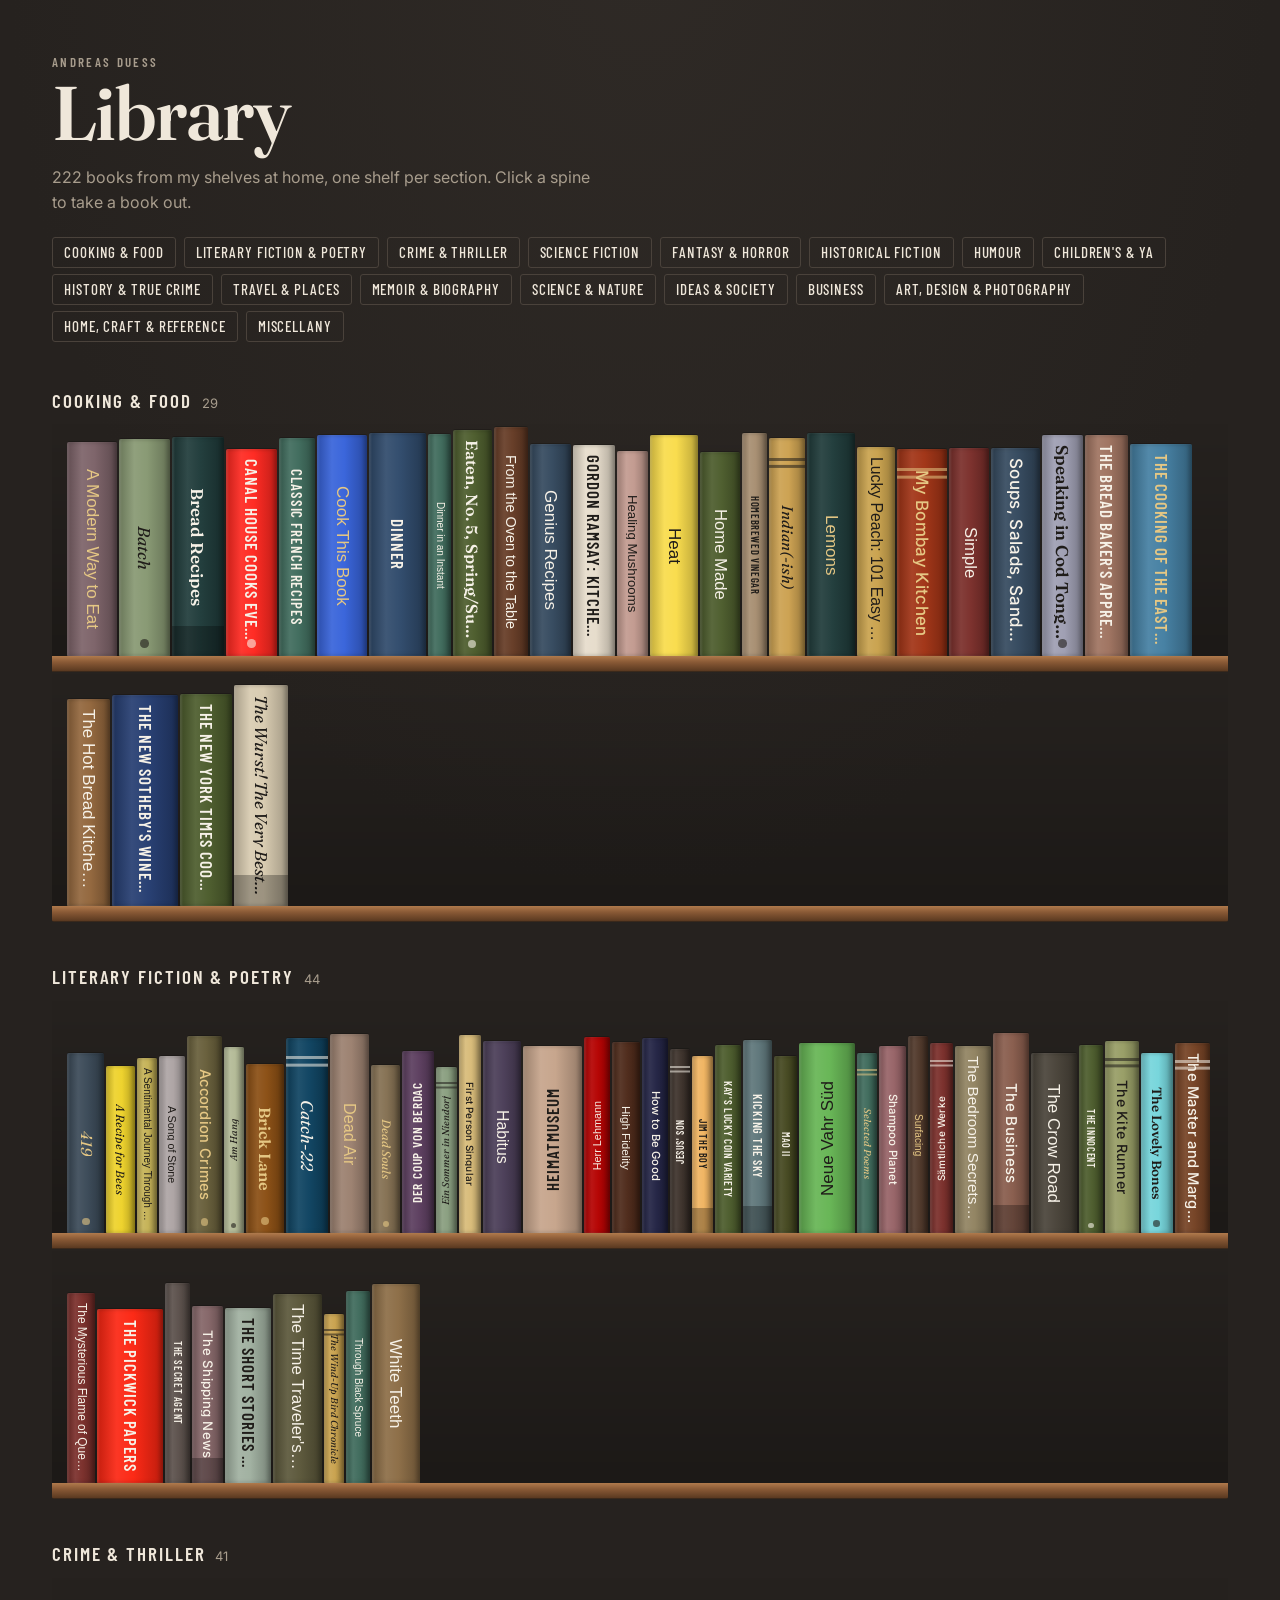
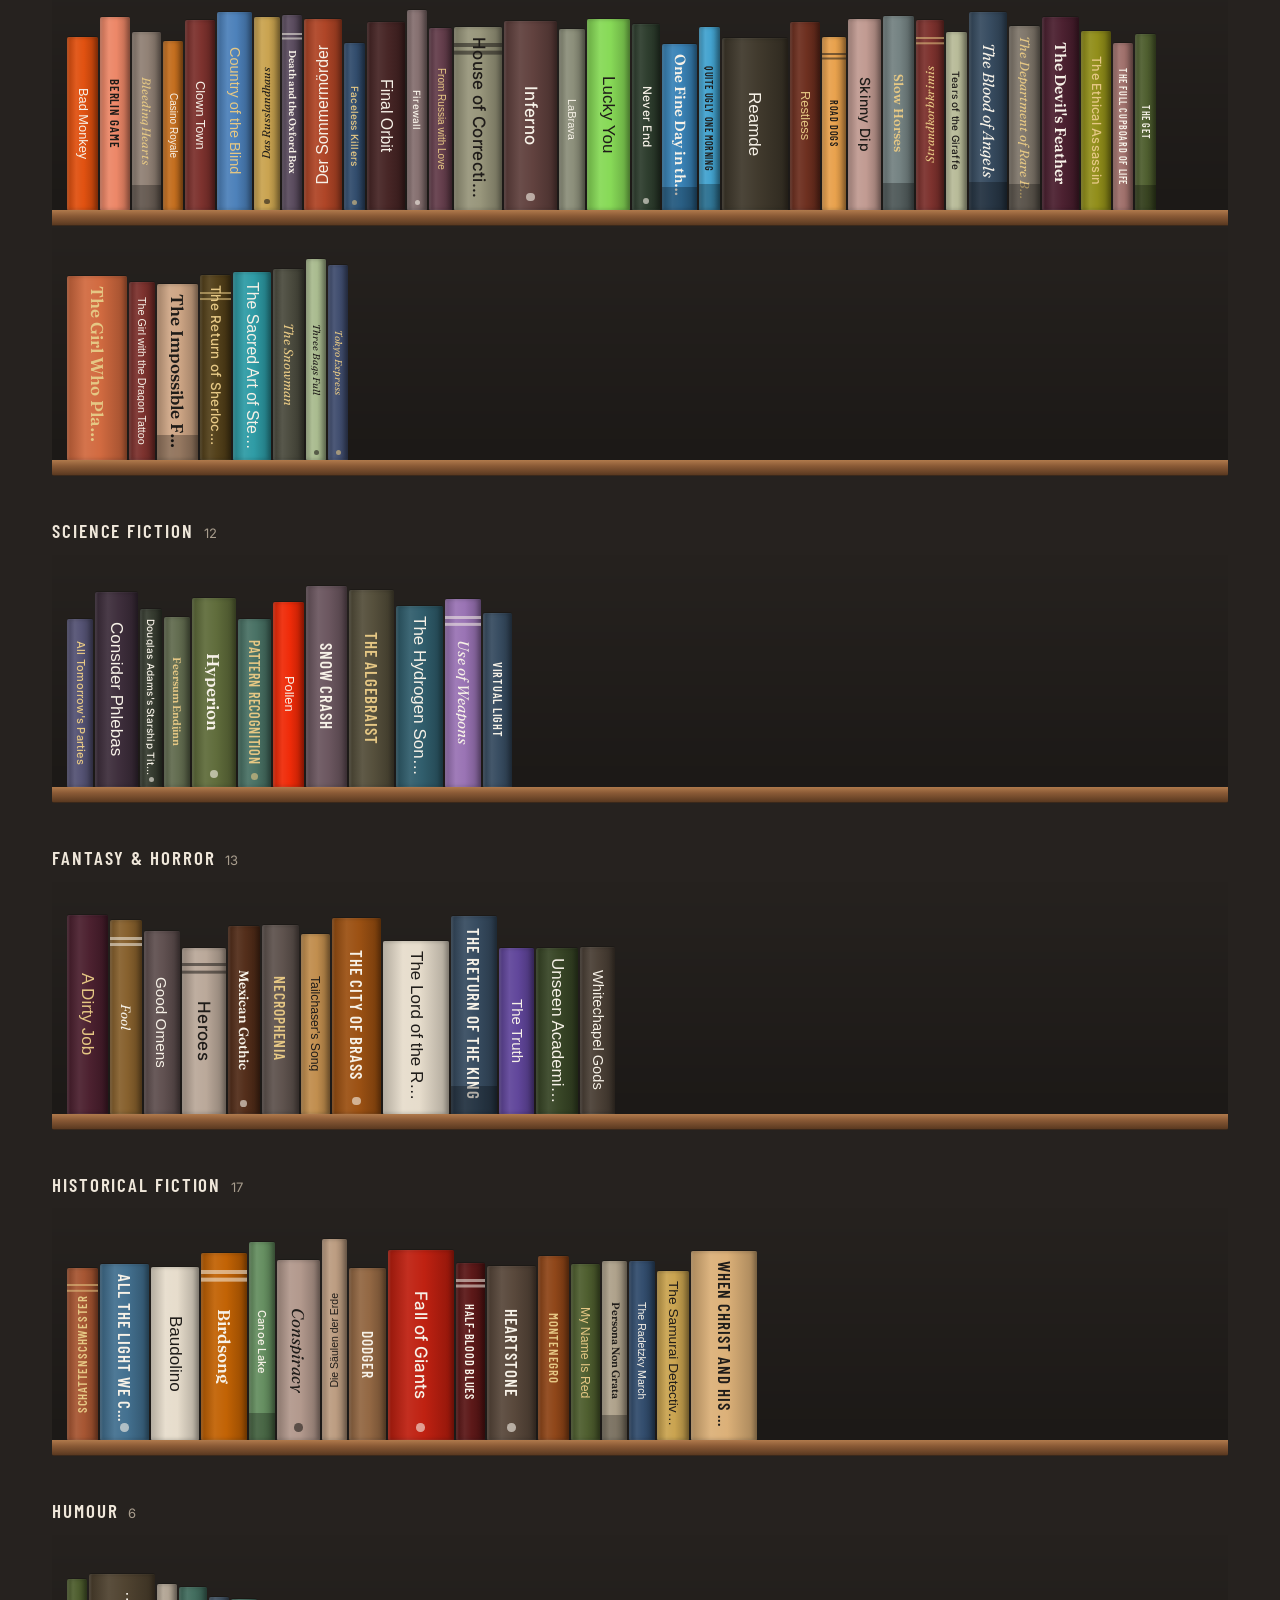
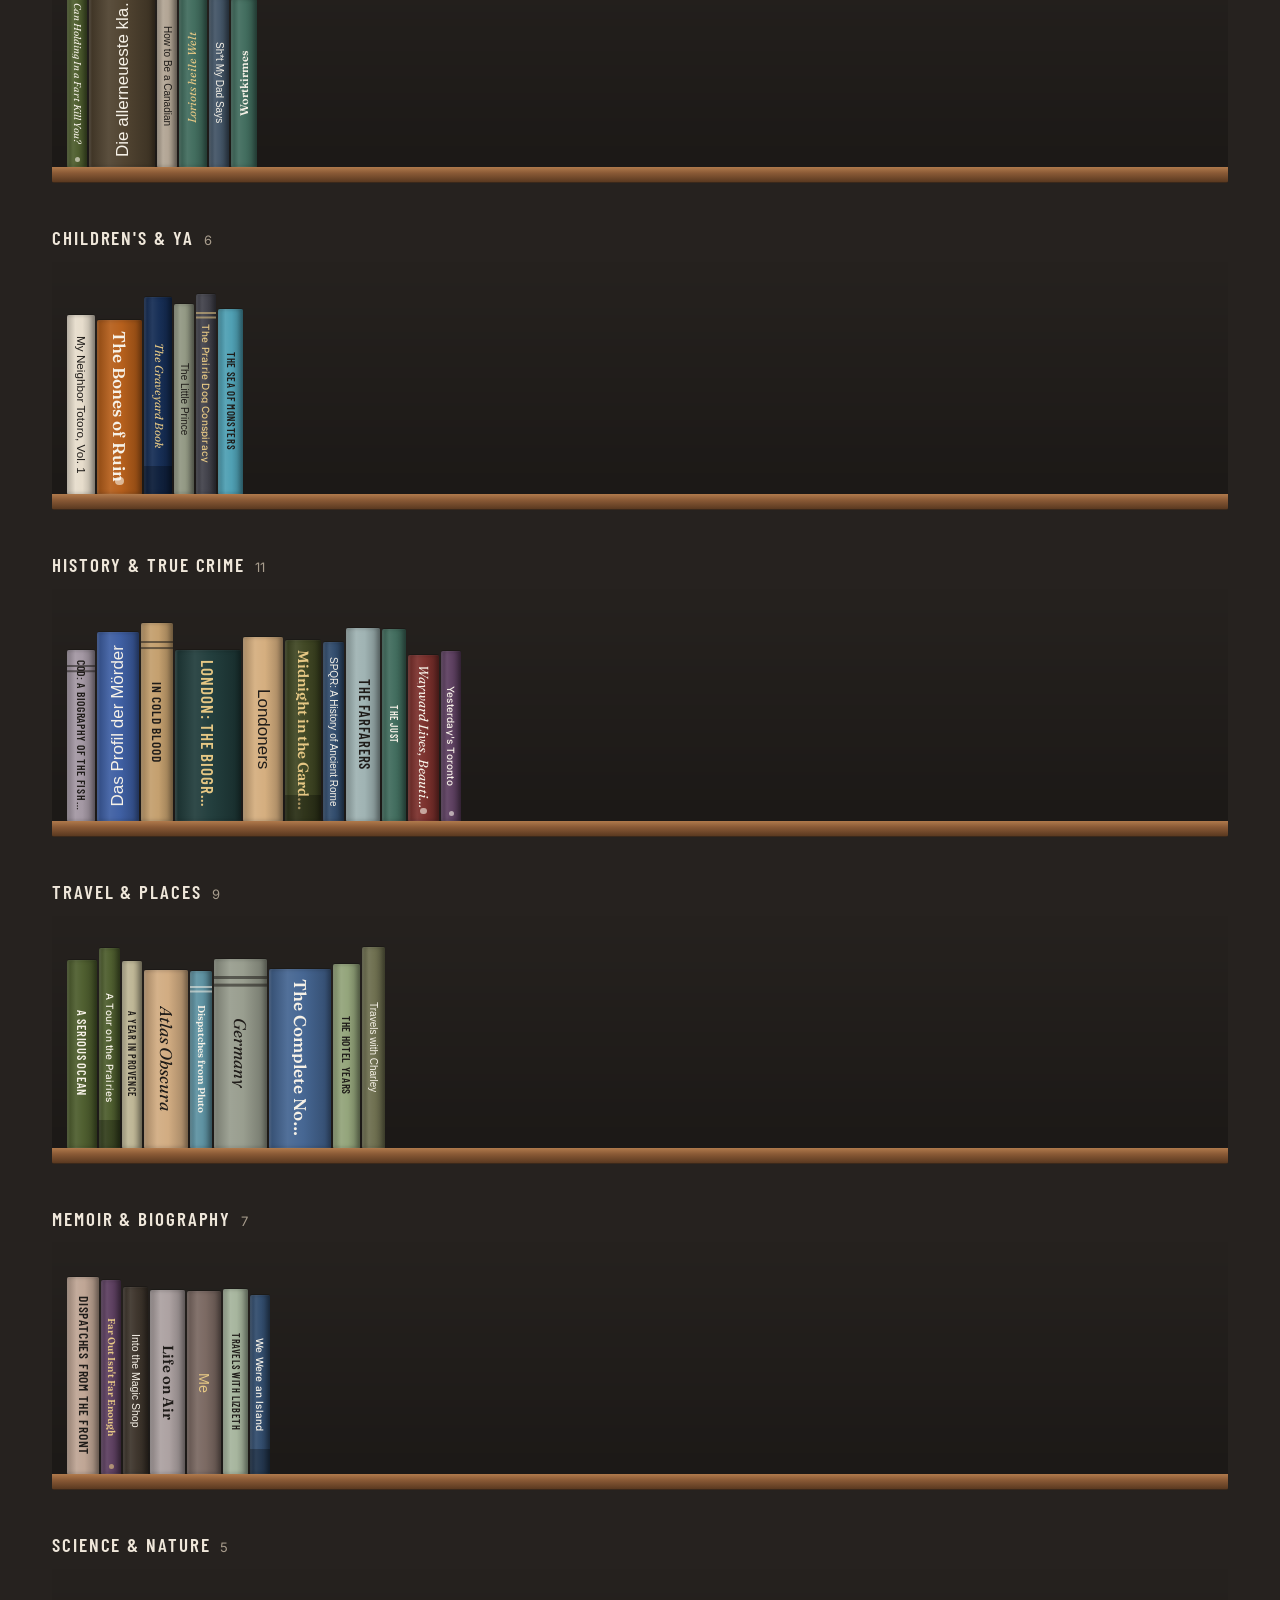
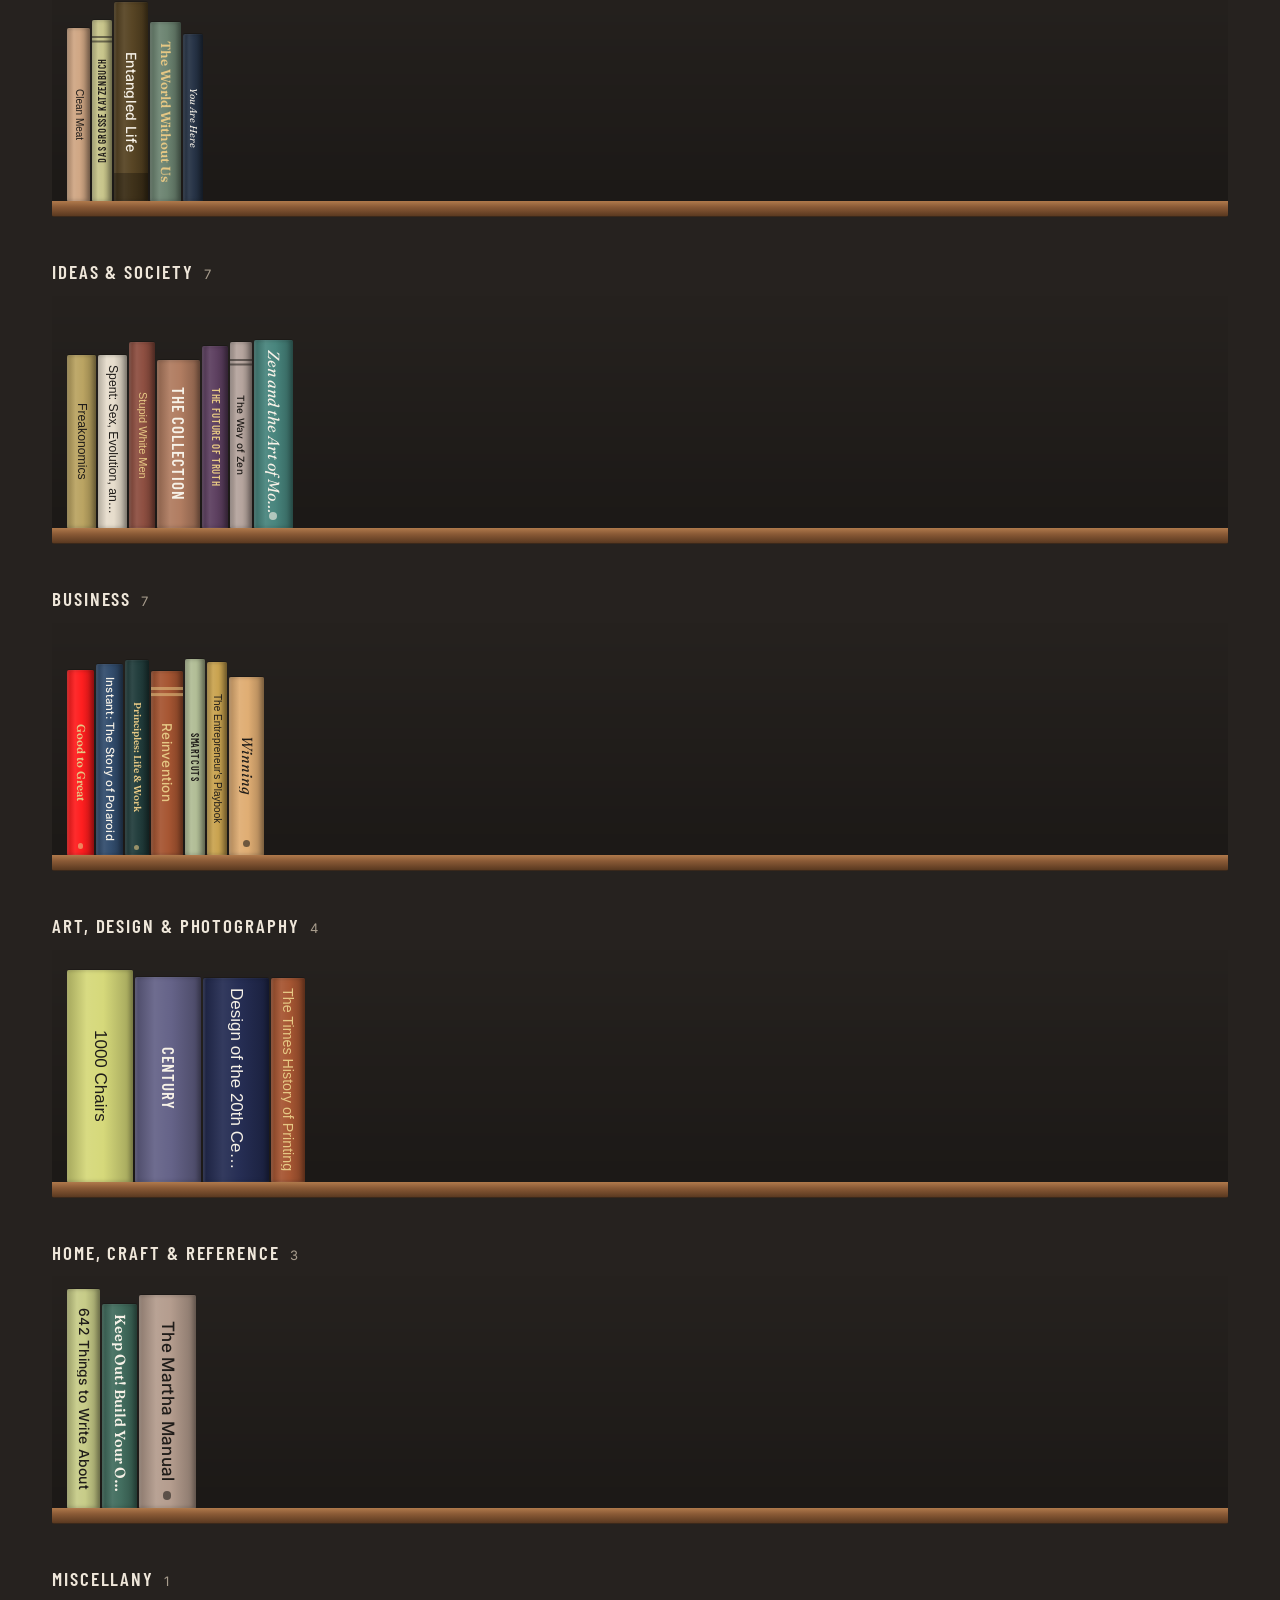
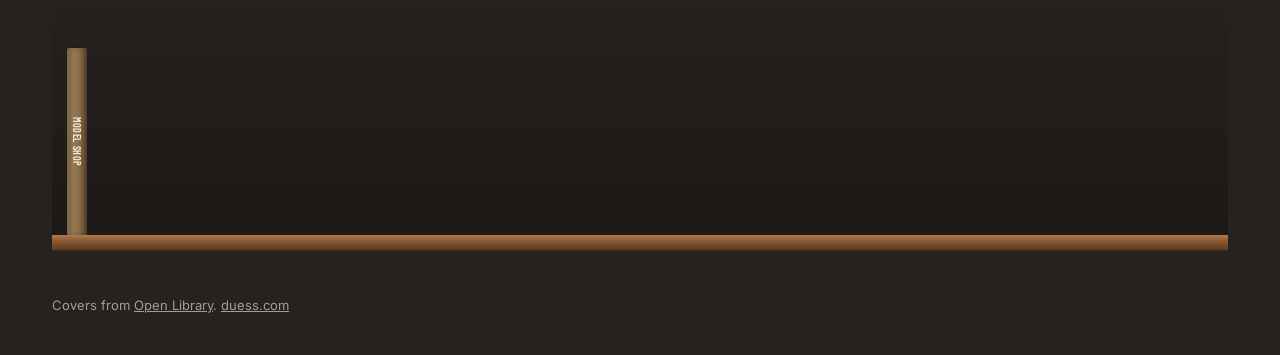
==== web/public/index.html @ fbe635b7 "Hover panel on spines: title, author, year and section Co-Authored-By: Claude Opus 5.5 <noreply@anth" ====
<!doctype html>
<html lang="en">
<head>
<meta charset="utf-8">
<meta name="viewport" content="width=device-width, initial-scale=1">
<title>Library · Andreas Duess</title>
<meta name="description" content="The books on Andreas Duess's shelves at home, one shelf per section.">
<link rel="icon" href="data:image/svg+xml,<svg xmlns='http://www.w3.org/2000/svg' viewBox='0 0 32 32'><rect x='5' y='6' width='5' height='21' fill='%23b5523b'/><rect x='11' y='4' width='6' height='23' fill='%23d9b26f'/><rect x='18' y='8' width='4' height='19' fill='%233f6b5c'/><rect x='23' y='6' width='4' height='21' fill='%232f4a6b' transform='rotate(8 25 16)'/></svg>">
<link rel="preconnect" href="https://fonts.googleapis.com">
<link rel="preconnect" href="https://fonts.gstatic.com" crossorigin>
<link href="https://fonts.googleapis.com/css2?family=Barlow+Condensed:wght@500;600&family=Fraunces:opsz,wght@9..144,400;9..144,600&family=Inter:wght@400;500&display=swap" rel="stylesheet">
<link rel="stylesheet" href="style.css">
</head>
<body>
<main id="library">
  <header class="masthead">
    <p class="eyebrow">Andreas Duess</p>
    <h1>Library</h1>
    <p class="lede"><span id="count">The</span> books from my shelves at home, one shelf per section. Click a spine to take a book out.</p>
    <nav id="sections" aria-label="Sections"></nav>
  </header>
  <div id="shelves"></div>
  <div class="tip" id="tip" role="tooltip" hidden><p class="tip-title"></p><p class="tip-author"></p><p class="tip-meta"></p></div>
  <footer class="foot">Covers from <a href="https://openlibrary.org">Open Library</a>. <a href="https://duess.com">duess.com</a></footer>
</main>

<div id="stage" hidden>
  <div class="veil"></div>
  <div class="scene"><div class="book3d" id="book3d"></div></div>
  <aside class="note" id="note" role="dialog" aria-modal="true" aria-labelledby="note-title">
    <button class="close" id="close" aria-label="Put the book back">
      <svg viewBox="0 0 24 24" width="22" height="22" aria-hidden="true"><path d="M5 5l14 14M19 5L5 19" stroke="currentColor" stroke-width="1.8" stroke-linecap="round"/></svg>
    </button>
    <p class="note-section" id="note-section"></p>
    <h2 id="note-title"></h2>
    <p class="note-author" id="note-author"></p>
    <p class="note-blurb" id="note-blurb"></p>
    <div class="note-mine" id="note-mine" hidden><p class="note-label">My note</p><p id="note-mine-text"></p></div>
    <p class="note-facts" id="note-facts"></p>
  </aside>
</div>

<script src="app.js"></script>
</body>
</html>
---- web/public/style.css ----
:root {
  --wall: #26221f;
  --wall-2: #2f2a26;
  --ink-on-wall: #efe7da;
  --muted-on-wall: #a89d8d;
  --wood: #8a5a36;
  --wood-light: #b07a4c;
  --wood-dark: #5a3920;
  --paper: #ffffff;
  --ink: #1f1c19;
  --muted: #6e665c;
  --accent: #b5523b;
  --row: 250px;
  --serif: "Fraunces", Georgia, serif;
  --sans: "Inter", system-ui, sans-serif;
  --cond: "Barlow Condensed", "Arial Narrow", sans-serif;
}

* { box-sizing: border-box; }
html { -webkit-text-size-adjust: 100%; }
body {
  margin: 0;
  background: var(--wall);
  background-image: radial-gradient(ellipse at 50% -10%, var(--wall-2), var(--wall) 70%);
  background-attachment: fixed;
  color: var(--ink-on-wall);
  font: 16px/1.55 var(--sans);
}
body.reading { overflow: hidden; }

#library { max-width: 1240px; margin: 0 auto; padding: 56px 32px 40px; transition: opacity .45s ease; }
body.reading #library { opacity: 0; }

.masthead { margin-bottom: 48px; }
.eyebrow { margin: 0 0 6px; font: 600 13px/1 var(--cond); letter-spacing: .18em; text-transform: uppercase; color: var(--muted-on-wall); }
h1 { margin: 0; font: 600 clamp(44px, 7vw, 76px)/1 var(--serif); letter-spacing: -.02em; }
.lede { max-width: 34em; margin: 14px 0 22px; color: var(--muted-on-wall); }
#sections { display: flex; flex-wrap: wrap; gap: 6px 8px; }
#sections a {
  font: 500 15px/1 var(--cond); letter-spacing: .06em; text-transform: uppercase;
  color: var(--ink-on-wall); text-decoration: none;
  padding: 7px 11px; border: 1px solid #4a423b; border-radius: 3px;
}
#sections a:hover, #sections a:focus-visible { border-color: var(--wood-light); color: #fff; outline: none; }

/* one shelf per section */
.shelf { margin: 0 0 44px; scroll-margin-top: 24px; }
.shelf h2 {
  display: flex; align-items: baseline; gap: 10px;
  margin: 0 0 10px; font: 600 19px/1.2 var(--cond); letter-spacing: .1em; text-transform: uppercase;
}
.shelf h2 small { font: 400 13px/1 var(--sans); letter-spacing: 0; text-transform: none; color: var(--muted-on-wall); }
.rows {
  display: flex; flex-wrap: wrap; align-items: flex-end;
  padding: 0 14px;
  /* a wooden board under every row of spines */
  background:
    linear-gradient(to bottom, transparent calc(var(--row) - 16px), var(--wood-light) calc(var(--row) - 16px), var(--wood) calc(var(--row) - 10px), var(--wood-dark) calc(var(--row) - 1px), transparent var(--row)) 0 0 / 100% var(--row),
    linear-gradient(to bottom, transparent 0, rgba(0,0,0,.28) 100%) 0 0 / 100% var(--row);
  border-radius: 2px;
}
.slot { height: var(--row); display: flex; align-items: flex-end; padding-bottom: 16px; }

.spine {
  position: relative; display: flex; align-items: center; justify-content: center;
  width: var(--w); height: var(--h); margin: 0 1px;
  padding: 10px 0; border: 0; border-radius: 2px 2px 1px 1px; cursor: pointer;
  background: var(--c);
  color: var(--t);
  box-shadow: inset 2px 0 2px rgba(255,255,255,.14), inset -3px 0 4px rgba(0,0,0,.28), 0 -1px 0 rgba(0,0,0,.2);
  transition: transform .18s ease, box-shadow .18s ease;
  font-size: var(--fs);
}
.spine::before, .spine-face::before { /* curved spine shading */
  content: ""; position: absolute; inset: 0; border-radius: inherit; pointer-events: none;
  background: linear-gradient(to right, rgba(0,0,0,.22), rgba(255,255,255,.08) 30%, rgba(255,255,255,.02) 55%, rgba(0,0,0,.25));
}
.spine:hover, .spine:focus-visible { transform: translateY(-8px); box-shadow: inset 2px 0 2px rgba(255,255,255,.14), inset -3px 0 4px rgba(0,0,0,.28), 0 10px 14px -6px rgba(0,0,0,.6); outline: none; }
.spine:focus-visible { outline: 2px solid var(--ink-on-wall); outline-offset: 2px; }
.spine.out { visibility: hidden; }

.spine .t {
  writing-mode: vertical-rl;
  max-height: 100%;
  overflow: hidden; white-space: nowrap; text-overflow: ellipsis;
  line-height: 1; position: relative;
}
.de .t { transform: rotate(180deg); } /* German spines read bottom to top */
.f0 .t { font-family: var(--cond); font-weight: 600; text-transform: uppercase; letter-spacing: .06em; }
.f1 .t { font-family: var(--serif); font-weight: 600; }
.f2 .t { font-family: var(--serif); font-weight: 400; font-style: italic; }
.f3 .t { font-family: var(--sans); font-weight: 500; letter-spacing: .02em; }
/* small details so the spines don't all look alike */
.d1::after { content: ""; position: absolute; left: 0; right: 0; top: 9%; height: .2em; background: var(--t); opacity: .55; box-shadow: 0 .45em 0 var(--t); }
.d2::after { content: ""; position: absolute; left: 0; right: 0; bottom: 0; height: 14%; background: rgba(0,0,0,.28); border-radius: 0 0 1px 1px; }
.d3::after { content: ""; position: absolute; left: 50%; bottom: .5em; width: .5em; height: .5em; margin-left: -.25em; border-radius: 50%; background: var(--t); opacity: .6; }

/* hover panel above a spine */
.tip {
  position: fixed; left: 0; top: 0; z-index: 5; width: max-content; max-width: 260px;
  padding: 12px 14px 11px; border-radius: 4px;
  background: #f7f2ea; color: var(--ink);
  box-shadow: 0 12px 28px -8px rgba(0,0,0,.55), 0 2px 6px rgba(0,0,0,.25);
  pointer-events: none; opacity: 0; transform: translateY(4px);
  transition: opacity .15s ease, transform .15s ease;
}
.tip[hidden] { display: block; visibility: hidden; }
.tip.show { opacity: 1; transform: none; }
.tip p { margin: 0; }
.tip-title { font: 600 17px/1.2 var(--serif); }
.tip-author { margin-top: 3px !important; font-size: 14px; color: var(--muted); }
.tip-author:empty { display: none; }
.tip-meta { margin-top: 8px !important; font: 600 12px/1.3 var(--cond); letter-spacing: .1em; text-transform: uppercase; color: var(--accent); }
.tip::after { /* small arrow pointing at the spine */
  content: ""; position: absolute; left: var(--ax, 50%); bottom: -6px; width: 12px; height: 12px; margin-left: -6px;
  background: inherit; transform: rotate(45deg); box-shadow: 3px 3px 4px -2px rgba(0,0,0,.2);
}
.tip.below::after { bottom: auto; top: -6px; box-shadow: none; }

.foot { margin-top: 24px; font-size: 13px; color: var(--muted-on-wall); }
.foot a { color: inherit; }

/* reading view */
#stage { position: fixed; inset: 0; z-index: 10; }
#stage[hidden] { display: none; }
.veil { position: absolute; inset: 0; background: var(--paper); opacity: 0; transition: opacity .45s ease; }
#stage.open .veil { opacity: 1; }
.scene { position: absolute; inset: 0; perspective: 2200px; pointer-events: none; }
.book3d { position: absolute; left: 0; top: 0; transform-style: preserve-3d; will-change: transform; }
.face { position: absolute; left: 0; top: 0; backface-visibility: hidden; }
.face.front { width: 100%; height: 100%; background: var(--c) center / cover no-repeat; border-radius: 1px 3px 3px 1px; box-shadow: inset 4px 0 6px -2px rgba(0,0,0,.35); }
.face.front.generated { display: flex; flex-direction: column; justify-content: space-between; padding: 12% 10%; color: var(--t); }
.face.front.generated .gt { font: 600 1.7em/1.1 var(--serif); }
.face.front.generated .ga { font: 500 1em/1.2 var(--cond); letter-spacing: .1em; text-transform: uppercase; opacity: .85; }
.face.spine-face { height: 100%; background: var(--c); border-radius: 2px; display: flex; align-items: center; justify-content: center; color: var(--t); overflow: hidden; }
.face.spine-face .t { writing-mode: vertical-rl; white-space: nowrap; overflow: hidden; text-overflow: ellipsis; max-height: 100%; line-height: 1; position: relative; }
.face.pages { height: 100%; background: repeating-linear-gradient(to right, #f4efe6 0 2px, #e3dccf 2px 3px); }
.face.back { width: 100%; height: 100%; background: var(--c); filter: brightness(.8); }
.face.edge { width: 100%; background: repeating-linear-gradient(to bottom, #f4efe6 0 2px, #e3dccf 2px 3px); }
.book3d.landed .face.front { box-shadow: inset 4px 0 6px -2px rgba(0,0,0,.35), 0 30px 50px -20px rgba(0,0,0,.45), 0 8px 18px -8px rgba(0,0,0,.3); }

.note {
  position: absolute; color: var(--ink);
  opacity: 0; transform: translateX(16px);
  transition: opacity .35s ease, transform .35s ease;
}
#stage.ready .note { opacity: 1; transform: none; }
.close {
  position: absolute; top: -8px; right: -8px; width: 42px; height: 42px;
  display: grid; place-items: center; border: 0; border-radius: 50%;
  background: transparent; color: var(--ink); cursor: pointer;
}
.close:hover, .close:focus-visible { background: #f0ece6; outline: none; }
.note-section { margin: 0 0 12px; font: 600 13px/1 var(--cond); letter-spacing: .16em; text-transform: uppercase; color: var(--accent); }
.note h2 { margin: 0 44px 6px 0; font: 600 clamp(28px, 3.2vw, 40px)/1.08 var(--serif); letter-spacing: -.015em; }
.note-author { margin: 0 0 22px; font-size: 17px; color: var(--muted); }
.note-blurb { margin: 0 0 20px; font-size: 17px; line-height: 1.6; max-width: 32em; }
.note-mine { margin: 0 0 20px; padding-left: 14px; border-left: 2px solid var(--accent); }
.note-mine p { margin: 0; }
.note-label { font: 600 12px/1 var(--cond); letter-spacing: .14em; text-transform: uppercase; color: var(--muted); margin-bottom: 6px !important; }
.note-facts { margin: 0; font-size: 14px; color: var(--muted); }

@media (max-width: 720px) {
  :root { --row: 200px; }
  #library { padding: 36px 16px 32px; }
  .masthead { margin-bottom: 32px; }
  .rows { padding: 0 6px; }
  .note h2 { font-size: 26px; }
  .note-blurb { font-size: 16px; }
}

@media (prefers-reduced-motion: reduce) {
  #library, .veil, .note, .spine { transition-duration: .01s; }
}
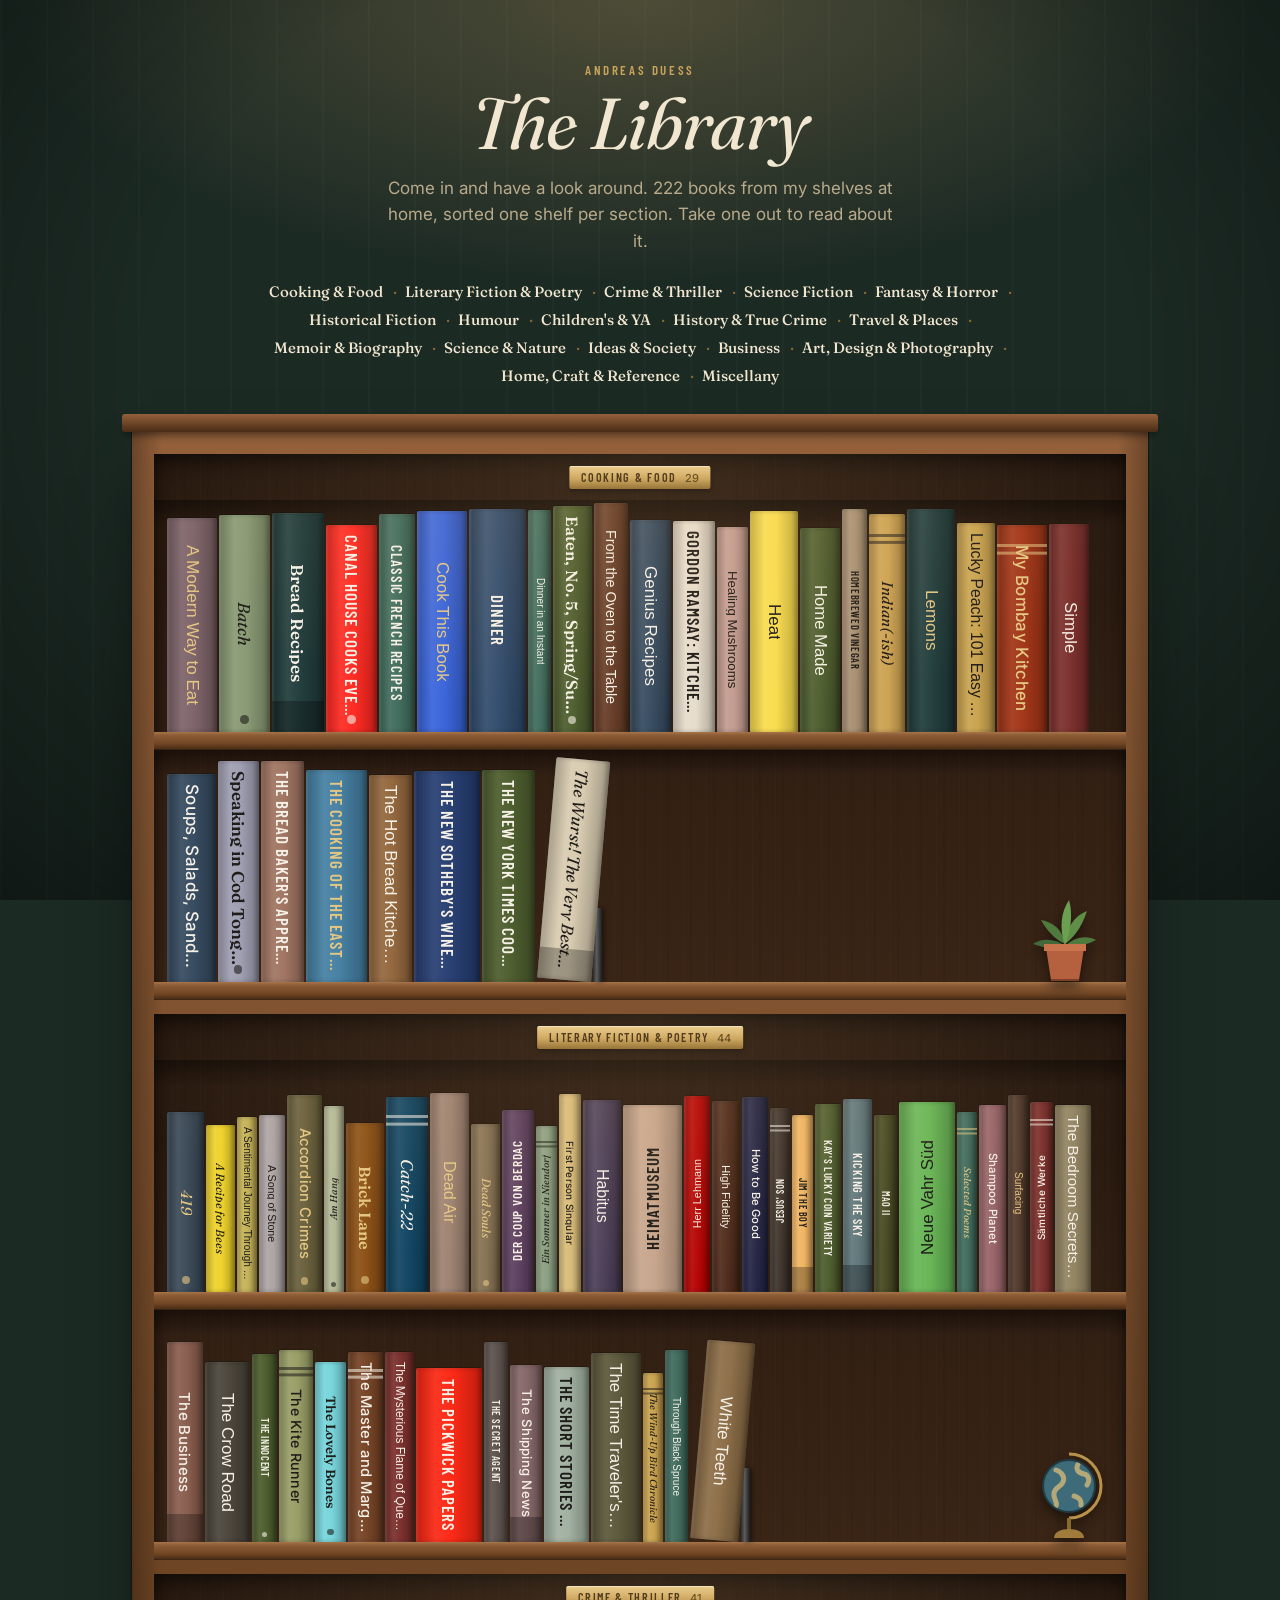
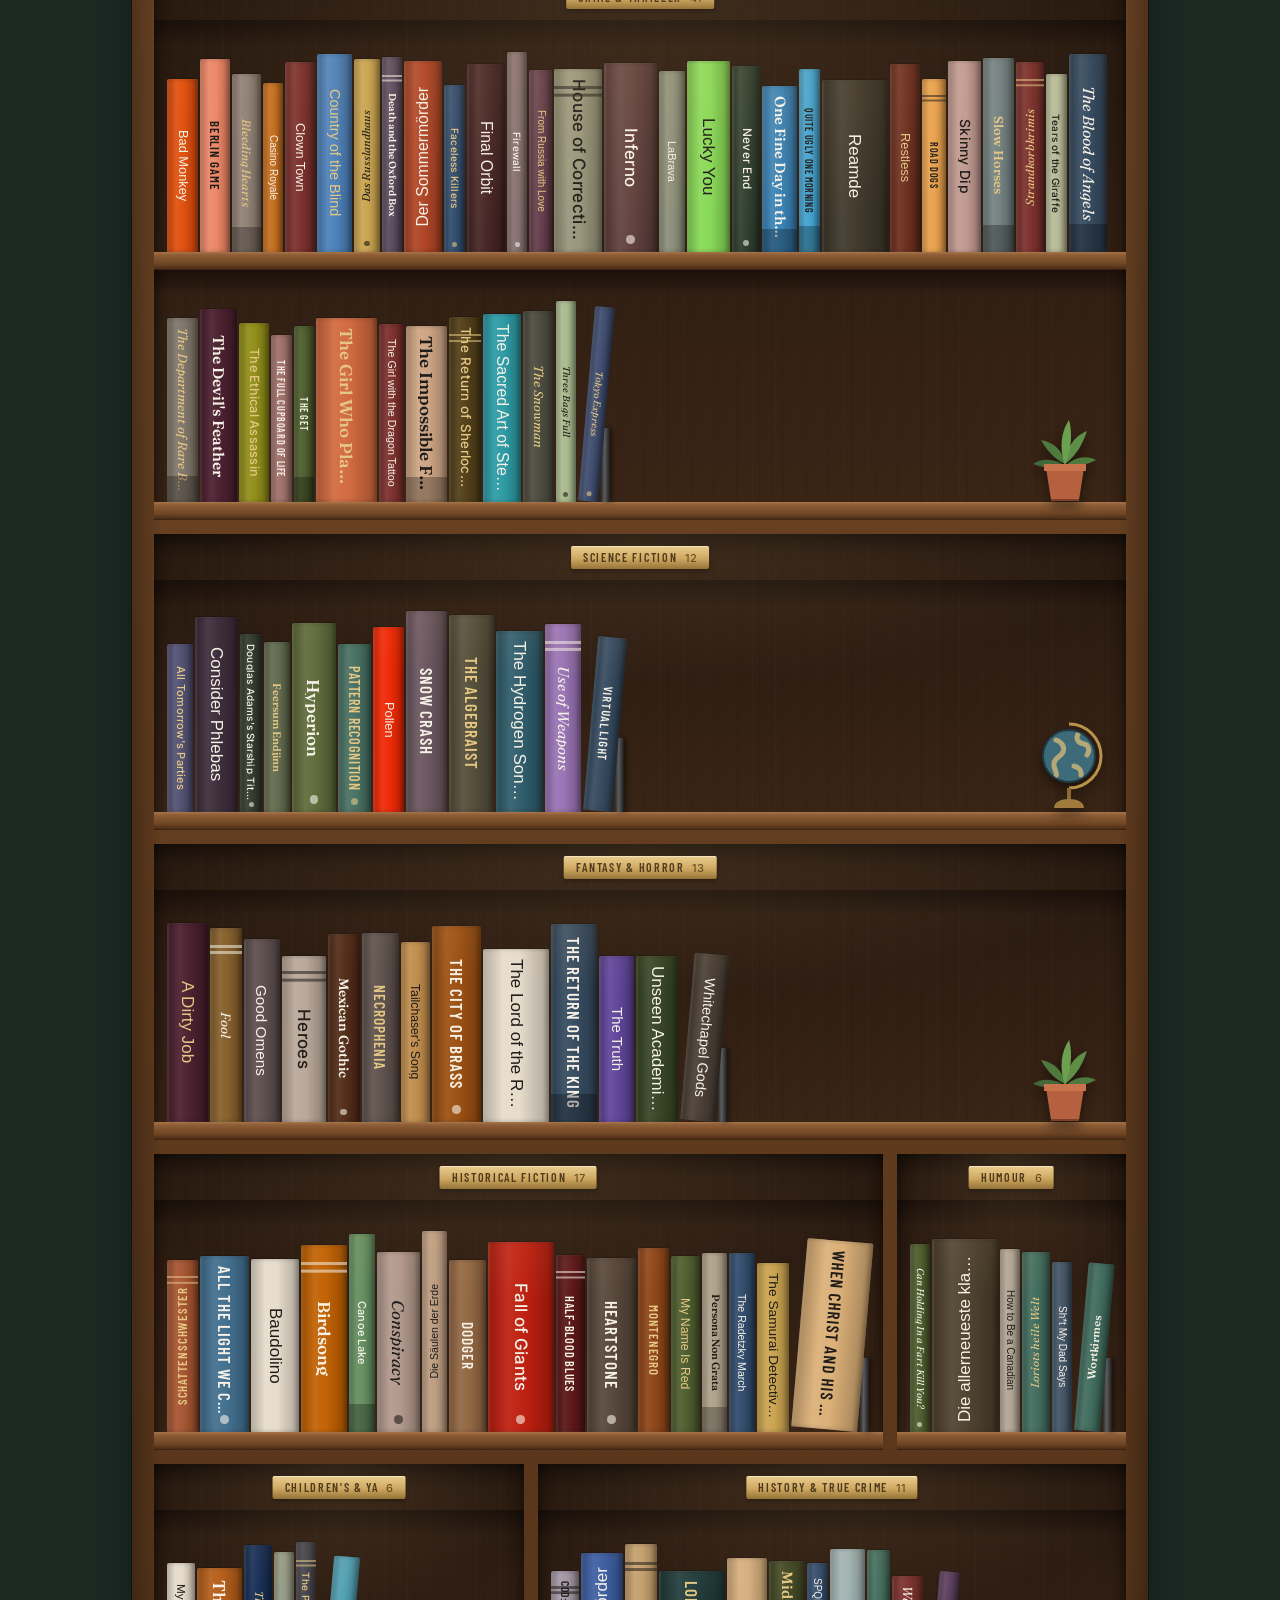
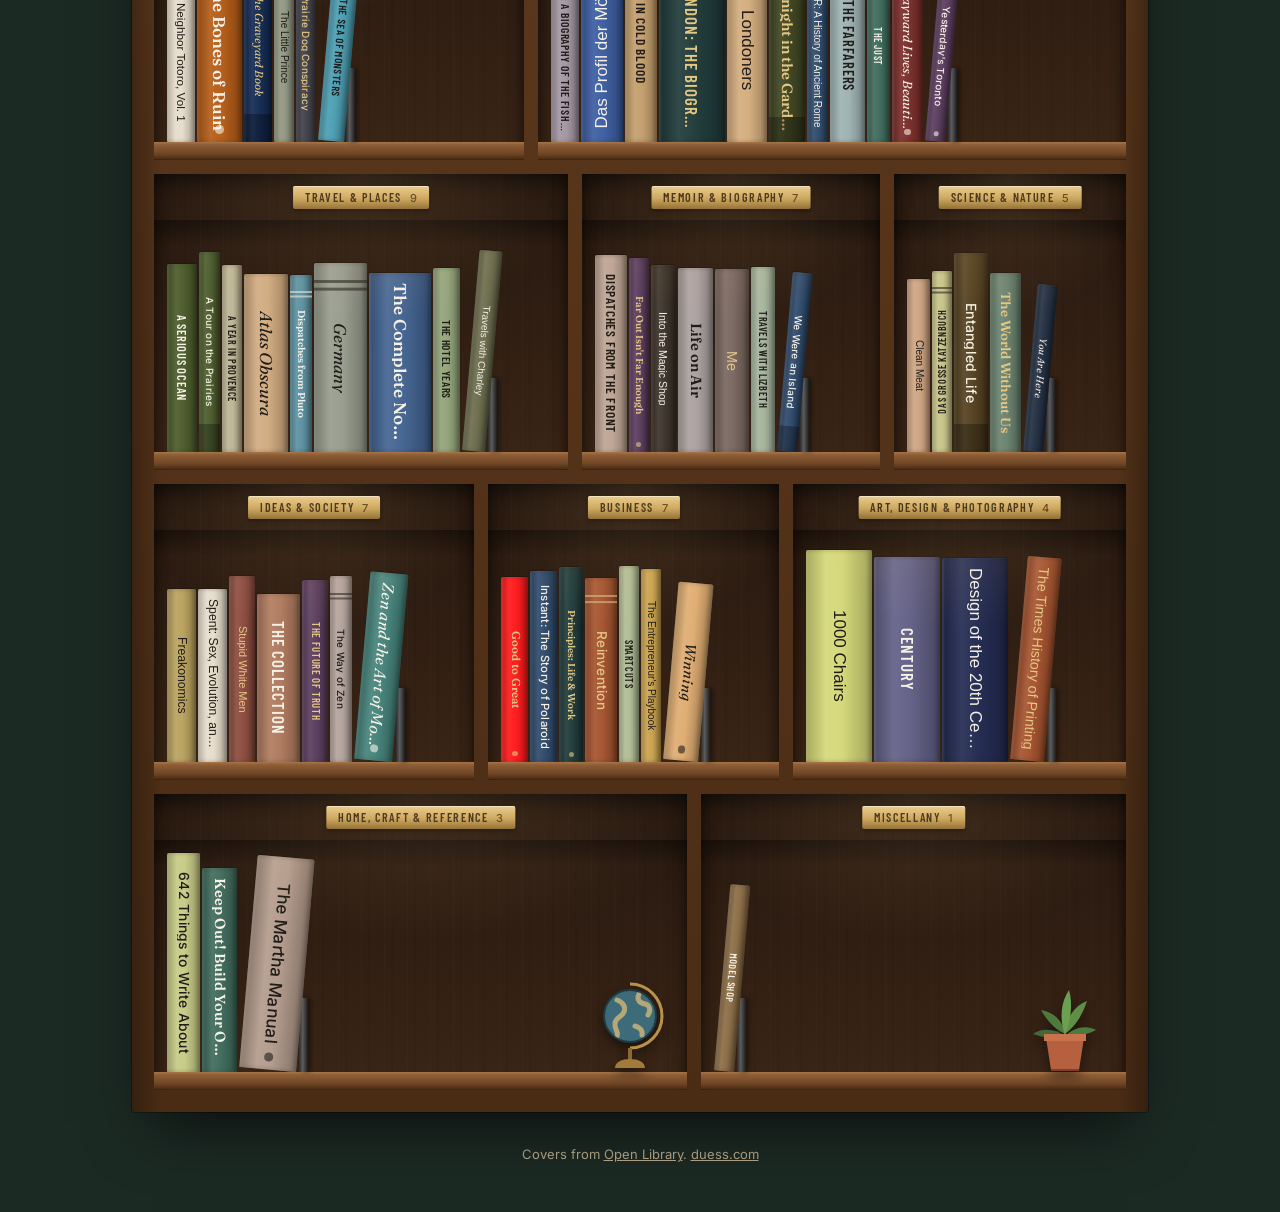
==== commit 736e026a: "Warmer library look: green wall, lamp light, wooden bookcase with bays, brass plaques, bookends and " ====
--- a/web/public/index.html
+++ b/web/public/index.html
@@ -15,8 +15,8 @@
 <main id="library">
   <header class="masthead">
     <p class="eyebrow">Andreas Duess</p>
-    <h1>Library</h1>
-    <p class="lede"><span id="count">The</span> books from my shelves at home, one shelf per section. Click a spine to take a book out.</p>
+    <h1>The Library</h1>
+    <p class="lede">Come in and have a look around. <span id="count">The</span> books from my shelves at home, sorted one shelf per section. Take one out to read about it.</p>
     <nav id="sections" aria-label="Sections"></nav>
   </header>
   <div id="shelves"></div>
--- a/web/public/style.css
+++ b/web/public/style.css
@@ -1,16 +1,21 @@
 :root {
-  --wall: #26221f;
-  --wall-2: #2f2a26;
-  --ink-on-wall: #efe7da;
-  --muted-on-wall: #a89d8d;
-  --wood: #8a5a36;
-  --wood-light: #b07a4c;
-  --wood-dark: #5a3920;
-  --paper: #ffffff;
+  --wall: #1c2a24;
+  --ink-on-wall: #f1e6cf;
+  --muted-on-wall: #b8aa8b;
+  --brass: #c9a45c;
+  --brass-light: #e8cd8e;
+  --brass-dark: #8a6a2f;
+  --frame: #6e4524;
+  --frame-light: #93603a;
+  --frame-dark: #4a2c15;
+  --back: #2e1d12;
+  --paper: #fbf8f2;
   --ink: #1f1c19;
   --muted: #6e665c;
-  --accent: #b5523b;
+  --accent: #a4472f;
   --row: 250px;
+  --board: 18px;
+  --stile: 22px;
   --serif: "Fraunces", Georgia, serif;
   --sans: "Inter", system-ui, sans-serif;
   --cond: "Barlow Condensed", "Arial Narrow", sans-serif;
@@ -20,46 +25,95 @@
 html { -webkit-text-size-adjust: 100%; }
 body {
   margin: 0;
-  background: var(--wall);
-  background-image: radial-gradient(ellipse at 50% -10%, var(--wall-2), var(--wall) 70%);
+  /* library-green wall with faint wallpaper stripes and a warm lamp glow from above */
+  background:
+    radial-gradient(ellipse 70% 45% at 50% 0%, rgba(255, 196, 120, .22), rgba(255, 196, 120, 0) 70%),
+    repeating-linear-gradient(90deg, rgba(255,255,255,.018) 0 2px, transparent 2px 46px),
+    var(--wall);
   background-attachment: fixed;
   color: var(--ink-on-wall);
   font: 16px/1.55 var(--sans);
 }
+body::before { /* soft vignette */
+  content: ""; position: fixed; inset: 0; pointer-events: none; z-index: 0;
+  background: radial-gradient(ellipse at 50% 40%, transparent 55%, rgba(0,0,0,.42) 100%);
+}
 body.reading { overflow: hidden; }
 
-#library { max-width: 1240px; margin: 0 auto; padding: 56px 32px 40px; transition: opacity .45s ease; }
+#library { position: relative; z-index: 1; max-width: 1080px; margin: 0 auto; padding: 64px 32px 48px; transition: opacity .45s ease; }
 body.reading #library { opacity: 0; }
 
-.masthead { margin-bottom: 48px; }
-.eyebrow { margin: 0 0 6px; font: 600 13px/1 var(--cond); letter-spacing: .18em; text-transform: uppercase; color: var(--muted-on-wall); }
-h1 { margin: 0; font: 600 clamp(44px, 7vw, 76px)/1 var(--serif); letter-spacing: -.02em; }
-.lede { max-width: 34em; margin: 14px 0 22px; color: var(--muted-on-wall); }
-#sections { display: flex; flex-wrap: wrap; gap: 6px 8px; }
+.masthead { margin-bottom: 40px; text-align: center; }
+.eyebrow { margin: 0 0 10px; font: 600 13px/1 var(--cond); letter-spacing: .2em; text-transform: uppercase; color: var(--brass); }
+h1 { margin: 0; font: 400 clamp(46px, 6.5vw, 72px)/1 var(--serif); font-style: italic; letter-spacing: -.01em; }
+.lede { max-width: 30em; margin: 16px auto 26px; color: var(--muted-on-wall); font-size: 17px; }
+#sections { display: flex; flex-wrap: wrap; justify-content: center; gap: 4px 0; max-width: 820px; margin: 0 auto; }
 #sections a {
-  font: 500 15px/1 var(--cond); letter-spacing: .06em; text-transform: uppercase;
-  color: var(--ink-on-wall); text-decoration: none;
-  padding: 7px 11px; border: 1px solid #4a423b; border-radius: 3px;
-}
-#sections a:hover, #sections a:focus-visible { border-color: var(--wood-light); color: #fff; outline: none; }
-
-/* one shelf per section */
-.shelf { margin: 0 0 44px; scroll-margin-top: 24px; }
-.shelf h2 {
-  display: flex; align-items: baseline; gap: 10px;
-  margin: 0 0 10px; font: 600 19px/1.2 var(--cond); letter-spacing: .1em; text-transform: uppercase;
-}
-.shelf h2 small { font: 400 13px/1 var(--sans); letter-spacing: 0; text-transform: none; color: var(--muted-on-wall); }
+  font: 500 15px/1.6 var(--serif); color: var(--ink-on-wall); text-decoration: none;
+  padding: 0 4px;
+}
+#sections a:not(:last-child)::after { content: "·"; margin-left: 10px; color: var(--brass-dark); }
+#sections a:hover, #sections a:focus-visible { color: var(--brass-light); outline: none; text-decoration: underline; text-underline-offset: 4px; text-decoration-thickness: 1px; }
+
+/* the bookcase: a wooden frame; each section is a bay with its own back panel and shelf boards */
+#shelves {
+  display: flex; flex-wrap: wrap; gap: 14px;
+  padding: 26px var(--stile) var(--stile);
+  background:
+    linear-gradient(90deg, rgba(0,0,0,.28), transparent 3%, transparent 97%, rgba(0,0,0,.28)),
+    linear-gradient(180deg, var(--frame-light), var(--frame) 30%, var(--frame-dark));
+  border-radius: 3px;
+  box-shadow: 0 30px 60px -20px rgba(0,0,0,.7), 0 0 0 1px rgba(0,0,0,.35), inset 0 2px 0 rgba(255,255,255,.12);
+  position: relative;
+}
+#shelves::before { /* top rail */
+  content: ""; position: absolute; left: -10px; right: -10px; top: -14px; height: 18px; border-radius: 3px;
+  background: linear-gradient(180deg, var(--frame-light), var(--frame-dark));
+  box-shadow: 0 6px 10px -4px rgba(0,0,0,.6);
+}
+.shelf {
+  flex: 1 1 auto; min-width: 0; max-width: 100%;
+  position: relative; scroll-margin-top: 40px;
+  padding-top: 46px;
+  background:
+    repeating-linear-gradient(90deg, rgba(255,255,255,.015) 0 1px, transparent 1px 7px, rgba(0,0,0,.05) 7px 9px, transparent 9px 23px),
+    linear-gradient(180deg, #24160d, var(--back) 40%, #3a2516);
+  box-shadow: inset 0 18px 22px -12px rgba(0,0,0,.75), inset 10px 0 14px -10px rgba(0,0,0,.6), inset -10px 0 14px -10px rgba(0,0,0,.6);
+}
+.shelf::after { /* lamp light falling on the bay */
+  content: ""; position: absolute; inset: 0; pointer-events: none;
+  background: radial-gradient(ellipse 80% 70% at 50% 0%, rgba(255, 205, 140, .13), transparent 70%);
+}
+.shelf h2 { /* brass plaque */
+  position: absolute; top: 12px; left: 50%; transform: translateX(-50%);
+  margin: 0; padding: 4px 12px 3px; white-space: nowrap;
+  font: 600 12px/1.3 var(--cond); letter-spacing: .14em; text-transform: uppercase; color: #3b2a10;
+  background: linear-gradient(180deg, var(--brass-light), var(--brass) 55%, var(--brass-dark));
+  border-radius: 2px;
+  box-shadow: 0 2px 4px rgba(0,0,0,.5), inset 0 1px 0 rgba(255,255,255,.5);
+}
+.shelf h2 small { font: 500 11px/1 var(--sans); letter-spacing: 0; color: #5a4317; margin-left: 4px; }
 .rows {
+  position: relative;
   display: flex; flex-wrap: wrap; align-items: flex-end;
-  padding: 0 14px;
-  /* a wooden board under every row of spines */
-  background:
-    linear-gradient(to bottom, transparent calc(var(--row) - 16px), var(--wood-light) calc(var(--row) - 16px), var(--wood) calc(var(--row) - 10px), var(--wood-dark) calc(var(--row) - 1px), transparent var(--row)) 0 0 / 100% var(--row),
-    linear-gradient(to bottom, transparent 0, rgba(0,0,0,.28) 100%) 0 0 / 100% var(--row);
-  border-radius: 2px;
-}
-.slot { height: var(--row); display: flex; align-items: flex-end; padding-bottom: 16px; }
+  padding: 0 12px;
+  /* each row: a shadow from the shelf above, then the board with a lighter front edge */
+  background:
+    linear-gradient(to bottom,
+      transparent calc(var(--row) - var(--board)),
+      #a8754a calc(var(--row) - var(--board)), #8d5d36 calc(var(--row) - var(--board) + 3px),
+      var(--frame) calc(var(--row) - 6px), var(--frame-dark) calc(var(--row) - 1px), transparent var(--row)) 0 0 / 100% var(--row),
+    linear-gradient(to bottom, rgba(0,0,0,.45), transparent 26px) 0 0 / 100% var(--row);
+  background-position: 0 0, 0 calc(var(--row) * -1);
+}
+.rows { background-repeat: repeat-y, repeat-y; }
+.slot { height: var(--row); display: flex; align-items: flex-end; padding-bottom: var(--board); }
+.bookend {
+  width: 9px; height: 74px; margin-left: 2px; align-self: flex-end; margin-bottom: var(--board);
+  background: linear-gradient(90deg, #2b2b2b, #5c5c5c 40%, #1c1c1c);
+  border-radius: 2px 2px 0 0; box-shadow: 3px 0 4px rgba(0,0,0,.4);
+}
+.ornament { position: absolute; right: 22px; pointer-events: none; filter: drop-shadow(0 6px 6px rgba(0,0,0,.45)); }
 
 .spine {
   position: relative; display: flex; align-items: center; justify-content: center;
@@ -76,8 +130,10 @@
   background: linear-gradient(to right, rgba(0,0,0,.22), rgba(255,255,255,.08) 30%, rgba(255,255,255,.02) 55%, rgba(0,0,0,.25));
 }
 .spine:hover, .spine:focus-visible { transform: translateY(-8px); box-shadow: inset 2px 0 2px rgba(255,255,255,.14), inset -3px 0 4px rgba(0,0,0,.28), 0 10px 14px -6px rgba(0,0,0,.6); outline: none; }
-.spine:focus-visible { outline: 2px solid var(--ink-on-wall); outline-offset: 2px; }
+.spine:focus-visible { outline: 2px solid var(--brass-light); outline-offset: 2px; }
 .spine.out { visibility: hidden; }
+.spine.lean { transform: rotate(5deg); transform-origin: 100% 100%; }
+.spine.lean:hover, .spine.lean:focus-visible { transform: translateY(-8px); }
 
 .spine .t {
   writing-mode: vertical-rl;
@@ -117,7 +173,7 @@
 }
 .tip.below::after { bottom: auto; top: -6px; box-shadow: none; }
 
-.foot { margin-top: 24px; font-size: 13px; color: var(--muted-on-wall); }
+.foot { margin-top: 32px; font-size: 13px; color: var(--muted-on-wall); text-align: center; }
 .foot a { color: inherit; }
 
 /* reading view */
@@ -161,10 +217,13 @@
 .note-facts { margin: 0; font-size: 14px; color: var(--muted); }
 
 @media (max-width: 720px) {
-  :root { --row: 200px; }
-  #library { padding: 36px 16px 32px; }
-  .masthead { margin-bottom: 32px; }
+  :root { --row: 200px; --stile: 10px; --board: 14px; }
+  #library { padding: 40px 12px 32px; }
+  .masthead { margin-bottom: 28px; }
+  #shelves { gap: 10px; padding-top: 18px; }
+  #shelves::before { left: -4px; right: -4px; }
   .rows { padding: 0 6px; }
+  .shelf { padding-top: 40px; }
   .note h2 { font-size: 26px; }
   .note-blurb { font-size: 16px; }
 }
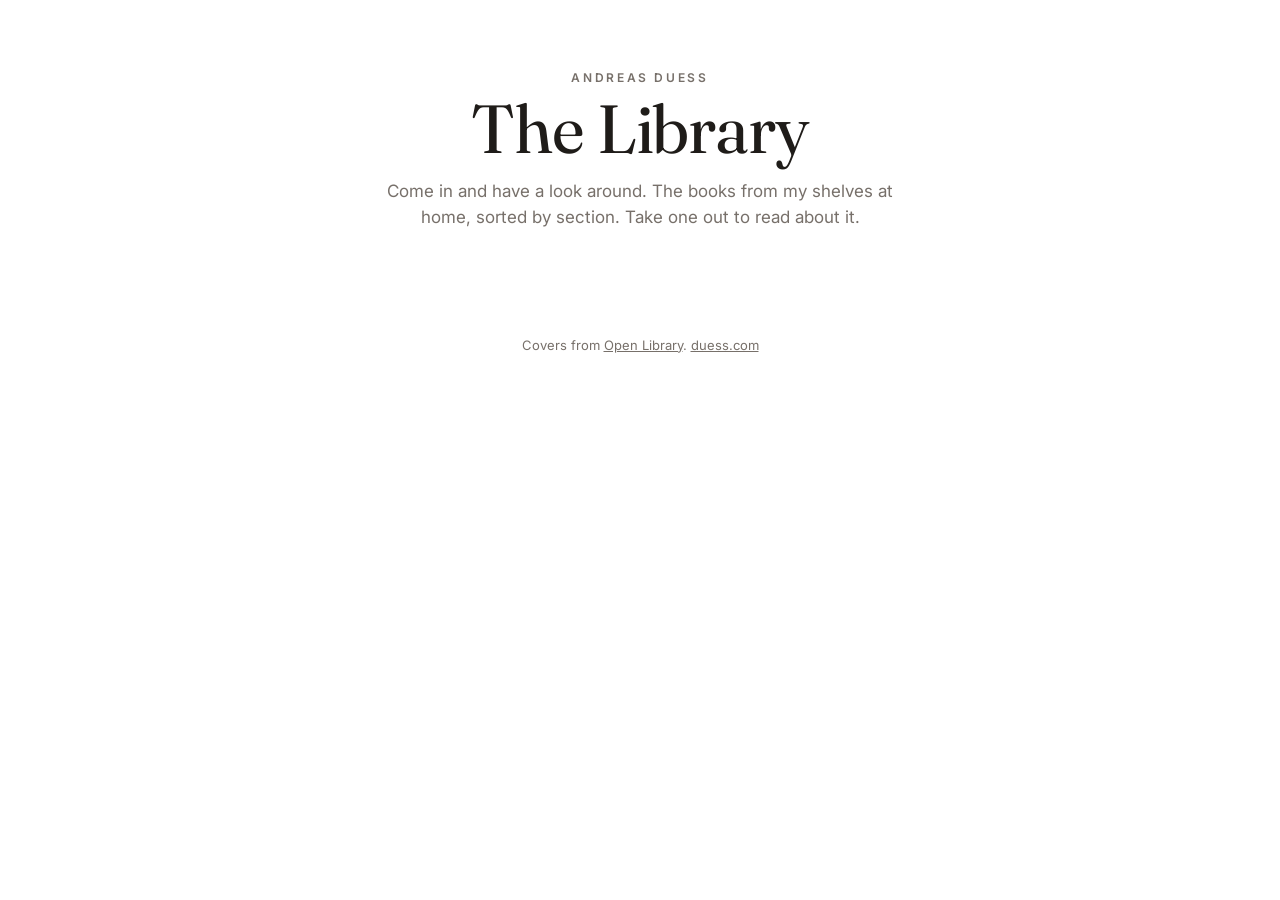
==== commit 91084cd5: "White-shelf design is now the main page: no ornaments; wear, fading, creases, foil, set-back and lea" ====
--- a/web/public/index.html
+++ b/web/public/index.html
@@ -4,11 +4,11 @@
 <meta charset="utf-8">
 <meta name="viewport" content="width=device-width, initial-scale=1">
 <title>Library · Andreas Duess</title>
-<meta name="description" content="The books on Andreas Duess's shelves at home, one shelf per section.">
-<link rel="icon" href="data:image/svg+xml,<svg xmlns='http://www.w3.org/2000/svg' viewBox='0 0 32 32'><rect x='5' y='6' width='5' height='21' fill='%23b5523b'/><rect x='11' y='4' width='6' height='23' fill='%23d9b26f'/><rect x='18' y='8' width='4' height='19' fill='%233f6b5c'/><rect x='23' y='6' width='4' height='21' fill='%232f4a6b' transform='rotate(8 25 16)'/></svg>">
+<meta name="description" content="The books on Andreas Duess's shelves at home, sorted by section.">
+<link rel="icon" href="data:image/svg+xml,<svg xmlns='http://www.w3.org/2000/svg' viewBox='0 0 32 32'><rect x='5' y='6' width='5' height='21' fill='%23b5523b'/><rect x='11' y='4' width='6' height='23' fill='%23e9e1cf'/><rect x='18' y='8' width='4' height='19' fill='%233f6b5c'/><rect x='23' y='6' width='4' height='21' fill='%23222' transform='rotate(8 25 16)'/></svg>">
 <link rel="preconnect" href="https://fonts.googleapis.com">
 <link rel="preconnect" href="https://fonts.gstatic.com" crossorigin>
-<link href="https://fonts.googleapis.com/css2?family=Barlow+Condensed:wght@500;600&family=Fraunces:opsz,wght@9..144,400;9..144,600&family=Inter:wght@400;500&display=swap" rel="stylesheet">
+<link href="https://fonts.googleapis.com/css2?family=Barlow+Condensed:wght@500;600&family=Fraunces:ital,opsz,wght@0,9..144,400;0,9..144,600;1,9..144,400&family=Inter:wght@400;500;600&family=Libre+Caslon+Text:wght@400;700&family=Oswald:wght@500&family=Playfair+Display:wght@600&display=swap" rel="stylesheet">
 <link rel="stylesheet" href="style.css">
 </head>
 <body>
@@ -16,7 +16,7 @@
   <header class="masthead">
     <p class="eyebrow">Andreas Duess</p>
     <h1>The Library</h1>
-    <p class="lede">Come in and have a look around. <span id="count">The</span> books from my shelves at home, sorted one shelf per section. Take one out to read about it.</p>
+    <p class="lede">Come in and have a look around. <span id="count">The</span> books from my shelves at home, sorted by section. Take one out to read about it.</p>
     <nav id="sections" aria-label="Sections"></nav>
   </header>
   <div id="shelves"></div>
--- a/web/public/style.css
+++ b/web/public/style.css
@@ -1,162 +1,158 @@
 :root {
-  --wall: #1c2a24;
-  --ink-on-wall: #f1e6cf;
-  --muted-on-wall: #b8aa8b;
-  --brass: #c9a45c;
-  --brass-light: #e8cd8e;
-  --brass-dark: #8a6a2f;
-  --frame: #6e4524;
-  --frame-light: #93603a;
-  --frame-dark: #4a2c15;
-  --back: #2e1d12;
-  --paper: #fbf8f2;
+  --page: #ffffff;
+  --wall: #f4f2ee;
   --ink: #1f1c19;
-  --muted: #6e665c;
+  --muted: #77706a;
   --accent: #a4472f;
-  --row: 250px;
-  --board: 18px;
-  --stile: 22px;
+  --side: 48px;
+  --topface: 6px;
+  --front: 16px;
   --serif: "Fraunces", Georgia, serif;
   --sans: "Inter", system-ui, sans-serif;
   --cond: "Barlow Condensed", "Arial Narrow", sans-serif;
+  --grain: url("data:image/svg+xml,%3Csvg xmlns='http://www.w3.org/2000/svg' width='120' height='120'%3E%3Cfilter id='n'%3E%3CfeTurbulence type='fractalNoise' baseFrequency='.9' numOctaves='2' stitchTiles='stitch'/%3E%3CfeColorMatrix values='0 0 0 0 0 0 0 0 0 0 0 0 0 0 0 0 0 0 .55 0'/%3E%3C/filter%3E%3Crect width='120' height='120' filter='url(%23n)'/%3E%3C/svg%3E");
 }
 
 * { box-sizing: border-box; }
 html { -webkit-text-size-adjust: 100%; }
-body {
-  margin: 0;
-  /* library-green wall with faint wallpaper stripes and a warm lamp glow from above */
+body { margin: 0; background: var(--page); color: var(--ink); font: 16px/1.55 var(--sans); }
+body.reading { overflow: hidden; }
+
+#library { transition: opacity .45s ease; }
+body.reading #library { opacity: 0; }
+
+.masthead { max-width: 760px; margin: 0 auto; padding: 72px 24px 44px; text-align: center; }
+.eyebrow { margin: 0 0 10px; font: 600 12px/1 var(--sans); letter-spacing: .22em; text-transform: uppercase; color: var(--muted); }
+h1 { margin: 0; font: 400 clamp(44px, 6vw, 68px)/1 var(--serif); letter-spacing: -.015em; }
+.lede { max-width: 30em; margin: 16px auto 24px; color: var(--muted); font-size: 17px; }
+#sections { display: flex; flex-wrap: wrap; justify-content: center; gap: 2px 18px; }
+#sections a { font: 400 15px/1.7 var(--serif); color: var(--ink); text-decoration: none; }
+#sections a:hover, #sections a:focus-visible { outline: none; text-decoration: underline; text-underline-offset: 4px; text-decoration-thickness: 1px; }
+
+/* shelves: white boards wall to wall, a pale back wall shaded under each board */
+.shelfrow {
+  position: relative; overflow-x: clip;
+  background: linear-gradient(to bottom, rgba(70, 60, 50, .16), rgba(70, 60, 50, 0) 34px), var(--wall);
+  scroll-margin-top: 30px;
+}
+.shelfrow:first-child { box-shadow: inset 0 1px 0 #e7e3dc; }
+.books { display: flex; align-items: flex-end; height: var(--rh); padding: 0 var(--side); background: linear-gradient(to bottom, rgba(60,48,36,0) 45%, rgba(60,48,36,.10) 85%, rgba(60,48,36,.16)); }
+.board { position: relative; height: calc(var(--topface) + var(--front)); }
+.board::before { /* top face of the board, seen from slightly above */
+  content: ""; position: absolute; left: 0; right: 0; top: 0; height: var(--topface);
+  background: linear-gradient(to bottom, #d9d5ce, #ebe8e3 35%, #f6f4f1);
+}
+.board::after { /* front edge */
+  content: ""; position: absolute; left: 0; right: 0; top: var(--topface); height: var(--front);
+  background: linear-gradient(to bottom, #ffffff, #f7f6f4);
+  box-shadow: 0 1px 0 #e4e0d9, 0 8px 14px -6px rgba(60, 50, 40, .22);
+}
+.seg { position: relative; display: flex; align-items: flex-end; margin-right: 56px; }
+.seg:last-child { margin-right: 0; }
+.seg-label {
+  position: absolute; left: 2px; top: calc(100% + var(--topface) + 3px); z-index: 2;
+  font: 600 10px/var(--front) var(--sans); letter-spacing: .16em; text-transform: uppercase; color: #9a938b; white-space: nowrap;
+}
+
+/* a book spine */
+.spine {
+  position: relative; flex: none; display: flex; flex-direction: column; align-items: center;
+  width: var(--w); height: var(--h); margin: 0; padding: 0; border: 0; cursor: pointer;
+  background: var(--bg); color: var(--ink2);
+  font-size: var(--fs);
+  border-radius: 1px 1px 0 0;
+  box-shadow: inset 1px 0 0 rgba(255,255,255,.22), inset -1px 0 0 rgba(0,0,0,.28), 2px 0 3px -1px rgba(40,30,20,.22);
+  transition: transform .18s ease;
+  overflow: hidden;
+}
+.spine::before { /* light falling on the spine */
+  content: ""; position: absolute; inset: 0; pointer-events: none; z-index: 2;
+  background: linear-gradient(to right, rgba(0,0,0,.16), rgba(255,255,255,.06) 22%, rgba(255,255,255,0) 50%, rgba(0,0,0,.10) 85%, rgba(0,0,0,.22));
+}
+.spine::after { /* paper and cloth grain */
+  content: ""; position: absolute; inset: 0; pointer-events: none; z-index: 3;
+  background-image: var(--grain); background-size: 120px; opacity: .07; mix-blend-mode: multiply;
+}
+/* paperback: flat, with hairline creases near both edges and a little wear at the head */
+.spine.pb::before {
   background:
-    radial-gradient(ellipse 70% 45% at 50% 0%, rgba(255, 196, 120, .22), rgba(255, 196, 120, 0) 70%),
-    repeating-linear-gradient(90deg, rgba(255,255,255,.018) 0 2px, transparent 2px 46px),
-    var(--wall);
-  background-attachment: fixed;
-  color: var(--ink-on-wall);
-  font: 16px/1.55 var(--sans);
-}
-body::before { /* soft vignette */
-  content: ""; position: fixed; inset: 0; pointer-events: none; z-index: 0;
-  background: radial-gradient(ellipse at 50% 40%, transparent 55%, rgba(0,0,0,.42) 100%);
-}
-body.reading { overflow: hidden; }
-
-#library { position: relative; z-index: 1; max-width: 1080px; margin: 0 auto; padding: 64px 32px 48px; transition: opacity .45s ease; }
-body.reading #library { opacity: 0; }
-
-.masthead { margin-bottom: 40px; text-align: center; }
-.eyebrow { margin: 0 0 10px; font: 600 13px/1 var(--cond); letter-spacing: .2em; text-transform: uppercase; color: var(--brass); }
-h1 { margin: 0; font: 400 clamp(46px, 6.5vw, 72px)/1 var(--serif); font-style: italic; letter-spacing: -.01em; }
-.lede { max-width: 30em; margin: 16px auto 26px; color: var(--muted-on-wall); font-size: 17px; }
-#sections { display: flex; flex-wrap: wrap; justify-content: center; gap: 4px 0; max-width: 820px; margin: 0 auto; }
-#sections a {
-  font: 500 15px/1.6 var(--serif); color: var(--ink-on-wall); text-decoration: none;
-  padding: 0 4px;
-}
-#sections a:not(:last-child)::after { content: "·"; margin-left: 10px; color: var(--brass-dark); }
-#sections a:hover, #sections a:focus-visible { color: var(--brass-light); outline: none; text-decoration: underline; text-underline-offset: 4px; text-decoration-thickness: 1px; }
-
-/* the bookcase: a wooden frame; each section is a bay with its own back panel and shelf boards */
-#shelves {
-  display: flex; flex-wrap: wrap; gap: 14px;
-  padding: 26px var(--stile) var(--stile);
+    linear-gradient(to right, transparent 2px, rgba(0,0,0,.14) 2px, rgba(255,255,255,.18) 3px, transparent 4px, transparent calc(100% - 4px), rgba(255,255,255,.18) calc(100% - 4px), rgba(0,0,0,.14) calc(100% - 3px), transparent calc(100% - 2px)),
+    linear-gradient(to bottom, rgba(0,0,0,.08), transparent 6px),
+    linear-gradient(to right, rgba(0,0,0,.12), rgba(255,255,255,.04) 30%, rgba(0,0,0,.08));
+}
+/* jacketed hardcover: rounded spine with a gloss streak */
+.spine.hc::before {
   background:
-    linear-gradient(90deg, rgba(0,0,0,.28), transparent 3%, transparent 97%, rgba(0,0,0,.28)),
-    linear-gradient(180deg, var(--frame-light), var(--frame) 30%, var(--frame-dark));
-  border-radius: 3px;
-  box-shadow: 0 30px 60px -20px rgba(0,0,0,.7), 0 0 0 1px rgba(0,0,0,.35), inset 0 2px 0 rgba(255,255,255,.12);
-  position: relative;
-}
-#shelves::before { /* top rail */
-  content: ""; position: absolute; left: -10px; right: -10px; top: -14px; height: 18px; border-radius: 3px;
-  background: linear-gradient(180deg, var(--frame-light), var(--frame-dark));
-  box-shadow: 0 6px 10px -4px rgba(0,0,0,.6);
-}
-.shelf {
-  flex: 1 1 auto; min-width: 0; max-width: 100%;
-  position: relative; scroll-margin-top: 40px;
-  padding-top: 46px;
+    linear-gradient(to right, transparent 20%, rgba(255,255,255,.22) 30%, rgba(255,255,255,.05) 38%, transparent 44%),
+    linear-gradient(to right, rgba(0,0,0,.32), rgba(0,0,0,.04) 18%, rgba(255,255,255,.04) 45%, rgba(0,0,0,.08) 75%, rgba(0,0,0,.36));
+}
+/* cloth binding: matte, heavier grain, raised bands */
+.spine.cloth::before {
   background:
-    repeating-linear-gradient(90deg, rgba(255,255,255,.015) 0 1px, transparent 1px 7px, rgba(0,0,0,.05) 7px 9px, transparent 9px 23px),
-    linear-gradient(180deg, #24160d, var(--back) 40%, #3a2516);
-  box-shadow: inset 0 18px 22px -12px rgba(0,0,0,.75), inset 10px 0 14px -10px rgba(0,0,0,.6), inset -10px 0 14px -10px rgba(0,0,0,.6);
-}
-.shelf::after { /* lamp light falling on the bay */
-  content: ""; position: absolute; inset: 0; pointer-events: none;
-  background: radial-gradient(ellipse 80% 70% at 50% 0%, rgba(255, 205, 140, .13), transparent 70%);
-}
-.shelf h2 { /* brass plaque */
-  position: absolute; top: 12px; left: 50%; transform: translateX(-50%);
-  margin: 0; padding: 4px 12px 3px; white-space: nowrap;
-  font: 600 12px/1.3 var(--cond); letter-spacing: .14em; text-transform: uppercase; color: #3b2a10;
-  background: linear-gradient(180deg, var(--brass-light), var(--brass) 55%, var(--brass-dark));
-  border-radius: 2px;
-  box-shadow: 0 2px 4px rgba(0,0,0,.5), inset 0 1px 0 rgba(255,255,255,.5);
-}
-.shelf h2 small { font: 500 11px/1 var(--sans); letter-spacing: 0; color: #5a4317; margin-left: 4px; }
-.rows {
-  position: relative;
-  display: flex; flex-wrap: wrap; align-items: flex-end;
-  padding: 0 12px;
-  /* each row: a shadow from the shelf above, then the board with a lighter front edge */
-  background:
-    linear-gradient(to bottom,
-      transparent calc(var(--row) - var(--board)),
-      #a8754a calc(var(--row) - var(--board)), #8d5d36 calc(var(--row) - var(--board) + 3px),
-      var(--frame) calc(var(--row) - 6px), var(--frame-dark) calc(var(--row) - 1px), transparent var(--row)) 0 0 / 100% var(--row),
-    linear-gradient(to bottom, rgba(0,0,0,.45), transparent 26px) 0 0 / 100% var(--row);
-  background-position: 0 0, 0 calc(var(--row) * -1);
-}
-.rows { background-repeat: repeat-y, repeat-y; }
-.slot { height: var(--row); display: flex; align-items: flex-end; padding-bottom: var(--board); }
-.bookend {
-  width: 9px; height: 74px; margin-left: 2px; align-self: flex-end; margin-bottom: var(--board);
-  background: linear-gradient(90deg, #2b2b2b, #5c5c5c 40%, #1c1c1c);
-  border-radius: 2px 2px 0 0; box-shadow: 3px 0 4px rgba(0,0,0,.4);
-}
-.ornament { position: absolute; right: 22px; pointer-events: none; filter: drop-shadow(0 6px 6px rgba(0,0,0,.45)); }
-
-.spine {
-  position: relative; display: flex; align-items: center; justify-content: center;
-  width: var(--w); height: var(--h); margin: 0 1px;
-  padding: 10px 0; border: 0; border-radius: 2px 2px 1px 1px; cursor: pointer;
-  background: var(--c);
-  color: var(--t);
-  box-shadow: inset 2px 0 2px rgba(255,255,255,.14), inset -3px 0 4px rgba(0,0,0,.28), 0 -1px 0 rgba(0,0,0,.2);
-  transition: transform .18s ease, box-shadow .18s ease;
-  font-size: var(--fs);
-}
-.spine::before, .spine-face::before { /* curved spine shading */
-  content: ""; position: absolute; inset: 0; border-radius: inherit; pointer-events: none;
-  background: linear-gradient(to right, rgba(0,0,0,.22), rgba(255,255,255,.08) 30%, rgba(255,255,255,.02) 55%, rgba(0,0,0,.25));
-}
-.spine:hover, .spine:focus-visible { transform: translateY(-8px); box-shadow: inset 2px 0 2px rgba(255,255,255,.14), inset -3px 0 4px rgba(0,0,0,.28), 0 10px 14px -6px rgba(0,0,0,.6); outline: none; }
-.spine:focus-visible { outline: 2px solid var(--brass-light); outline-offset: 2px; }
-.spine.out { visibility: hidden; }
-.spine.lean { transform: rotate(5deg); transform-origin: 100% 100%; }
-.spine.lean:hover, .spine.lean:focus-visible { transform: translateY(-8px); }
-
-.spine .t {
-  writing-mode: vertical-rl;
-  max-height: 100%;
-  overflow: hidden; white-space: nowrap; text-overflow: ellipsis;
-  line-height: 1; position: relative;
-}
-.de .t { transform: rotate(180deg); } /* German spines read bottom to top */
-.f0 .t { font-family: var(--cond); font-weight: 600; text-transform: uppercase; letter-spacing: .06em; }
-.f1 .t { font-family: var(--serif); font-weight: 600; }
-.f2 .t { font-family: var(--serif); font-weight: 400; font-style: italic; }
-.f3 .t { font-family: var(--sans); font-weight: 500; letter-spacing: .02em; }
-/* small details so the spines don't all look alike */
-.d1::after { content: ""; position: absolute; left: 0; right: 0; top: 9%; height: .2em; background: var(--t); opacity: .55; box-shadow: 0 .45em 0 var(--t); }
-.d2::after { content: ""; position: absolute; left: 0; right: 0; bottom: 0; height: 14%; background: rgba(0,0,0,.28); border-radius: 0 0 1px 1px; }
-.d3::after { content: ""; position: absolute; left: 50%; bottom: .5em; width: .5em; height: .5em; margin-left: -.25em; border-radius: 50%; background: var(--t); opacity: .6; }
-
-/* hover panel above a spine */
+    linear-gradient(to bottom, transparent 6%, rgba(0,0,0,.25) 6%, rgba(255,255,255,.12) calc(6% + 2px), transparent calc(6% + 4px), transparent 94%, rgba(0,0,0,.25) 94%, rgba(255,255,255,.12) calc(94% + 2px), transparent calc(94% + 4px)),
+    linear-gradient(to right, rgba(0,0,0,.30), rgba(0,0,0,0) 25%, rgba(0,0,0,0) 70%, rgba(0,0,0,.34));
+}
+.spine.cloth::after { opacity: .2; }
+.spine:hover, .spine:focus-visible { transform: translateY(-7px); outline: none; }
+.spine:focus-visible { box-shadow: 0 0 0 2px #fff, 0 0 0 4px var(--ink); }
+.spine.out, .flat.out { visibility: hidden; }
+
+.spine > span { position: relative; z-index: 1; text-shadow: var(--emb); }
+.spine > .wear { position: absolute; inset: 0; z-index: 2; pointer-events: none; background-repeat: no-repeat; text-shadow: none; }
+/* set back on the shelf: a little further into the shadow */
+.spine.back { box-shadow: inset 0 0 0 999px rgba(30,22,14,.13), inset 1px 0 0 rgba(255,255,255,.12), inset -1px 0 0 rgba(0,0,0,.3), -2px 0 4px -1px rgba(30,22,14,.35), 2px 0 4px -1px rgba(30,22,14,.35); }
+/* foil-stamped lettering on dark jackets */
+.foil-gold .sp-title { background: linear-gradient(100deg, #9a7a3a, #f3dd9b 35%, #b8913f 55%, #f6e3a8 75%, #9a7a3a); -webkit-background-clip: text; background-clip: text; color: transparent; text-shadow: none; }
+.foil-silver .sp-title { background: linear-gradient(100deg, #8d9399, #f4f6f8 35%, #a9afb5 55%, #ffffff 75%, #8d9399); -webkit-background-clip: text; background-clip: text; color: transparent; text-shadow: none; }
+/* leaning on its neighbour */
+.spine.lean { transform-origin: 0 0; transform: rotate(-3.5deg); }
+.spine.lean:hover, .spine.lean:focus-visible { transform: translateY(-7px); }
+.v { writing-mode: vertical-rl; }
+.de .v { transform: rotate(180deg); }
+.sp-title, .sp-author { line-height: 1.05; overflow: hidden; text-overflow: ellipsis; white-space: nowrap; }
+.sp-title { flex: 1 1 auto; min-height: 0; display: block; text-align: center; font-family: var(--ff); font-weight: var(--fw); letter-spacing: var(--ls, 0); text-transform: var(--tt, none); max-height: 100%; }
+.sp-title.wrap { white-space: normal; text-align: center; line-height: 1; }
+.sp-author { flex: none; font-family: var(--ffa); font-size: .72em; letter-spacing: .04em; opacity: .9; max-height: 34%; }
+.sp-mark { flex: none; width: .9em; height: .9em; margin: .5em 0 .6em; color: var(--acc2); }
+.sp-mark svg { display: block; width: 100%; height: 100%; }
+
+/* layouts */
+.l-classic { padding-top: .7em; }
+.l-classic .sp-author { margin-bottom: .6em; }
+.l-rules { padding-top: .6em; }
+.l-rules .sp-author { text-transform: uppercase; letter-spacing: .14em; font-size: .62em; padding: .5em 0; border-top: 1px solid currentColor; border-bottom: 1px solid currentColor; width: 70%; display: flex; justify-content: center; margin-bottom: .5em; }
+.l-band .sp-title { flex: 0 1 auto; width: 100%; background: var(--acc); color: var(--ink3); padding: .7em 0; margin: auto 0; }
+.l-band .sp-author { margin-top: .8em; }
+.l-band .sp-mark { margin-top: 0; }
+.l-bold .sp-title { font-size: 1.2em; }
+.l-bold .sp-author { order: 3; margin: .4em 0 .7em; }
+.l-bold .sp-mark { display: none; }
+.l-head { padding-top: 0; }
+.l-head .sp-author { order: -1; width: 100%; padding: .55em 0; background: var(--acc); color: var(--ink3); display: flex; justify-content: center; margin-bottom: .5em; }
+/* wide spines: horizontal lettering, stacked */
+.l-horiz { justify-content: space-between; padding: 1.1em .35em .9em; text-align: center; }
+.l-horiz .sp-title { flex: none; width: 100%; white-space: normal; display: block; font-size: .78em; line-height: 1.1; max-height: 50%; overflow: hidden; }
+.l-horiz .brk { overflow-wrap: anywhere; }
+.l-horiz .sp-author { width: 100%; white-space: normal; font-size: .58em; letter-spacing: .08em; text-transform: uppercase; max-height: 20%; overflow: hidden; }
+.l-horiz .sp-mark { margin: 0; }
+/* cloth: a darker label panel with foil lettering */
+.l-cloth { justify-content: flex-start; padding-top: 14%; }
+.l-cloth .sp-title { flex: none; max-height: 46%; padding: .6em .15em; background: rgba(0,0,0,.35); color: #dcc07a; box-shadow: inset 0 0 0 1px rgba(220,192,122,.55); font-family: "Libre Caslon Text", serif; font-weight: 700; }
+.l-cloth .sp-author { margin-top: .6em; color: #d2b876; font-family: "Libre Caslon Text", serif; }
+.l-cloth .sp-mark { margin-top: auto; color: #d2b876; }
+
+/* flat books stacked at the end of a section */
+.stack { position: relative; flex: none; display: flex; flex-direction: column; justify-content: flex-end; align-items: flex-start; margin-left: 10px; }
+.flat { position: relative; flex: none; }
+.flat .spine { position: absolute; left: 0; top: 100%; transform-origin: 0 0; transform: rotate(-90deg); }
+.flat .spine:hover, .flat .spine:focus-visible { transform: rotate(-90deg) translateY(-6px); }
+
+/* hover panel */
 .tip {
   position: fixed; left: 0; top: 0; z-index: 5; width: max-content; max-width: 260px;
-  padding: 12px 14px 11px; border-radius: 4px;
-  background: #f7f2ea; color: var(--ink);
-  box-shadow: 0 12px 28px -8px rgba(0,0,0,.55), 0 2px 6px rgba(0,0,0,.25);
+  padding: 12px 14px 11px; border-radius: 6px;
+  background: #fff; color: var(--ink); border: 1px solid #e6e1d9;
+  box-shadow: 0 14px 30px -10px rgba(40,30,20,.3), 0 2px 6px rgba(40,30,20,.08);
   pointer-events: none; opacity: 0; transform: translateY(4px);
   transition: opacity .15s ease, transform .15s ease;
 }
@@ -166,68 +162,56 @@
 .tip-title { font: 600 17px/1.2 var(--serif); }
 .tip-author { margin-top: 3px !important; font-size: 14px; color: var(--muted); }
 .tip-author:empty { display: none; }
-.tip-meta { margin-top: 8px !important; font: 600 12px/1.3 var(--cond); letter-spacing: .1em; text-transform: uppercase; color: var(--accent); }
-.tip::after { /* small arrow pointing at the spine */
-  content: ""; position: absolute; left: var(--ax, 50%); bottom: -6px; width: 12px; height: 12px; margin-left: -6px;
-  background: inherit; transform: rotate(45deg); box-shadow: 3px 3px 4px -2px rgba(0,0,0,.2);
-}
-.tip.below::after { bottom: auto; top: -6px; box-shadow: none; }
-
-.foot { margin-top: 32px; font-size: 13px; color: var(--muted-on-wall); text-align: center; }
+.tip-meta { margin-top: 8px !important; font: 600 11px/1.3 var(--sans); letter-spacing: .12em; text-transform: uppercase; color: var(--accent); }
+.tip::after {
+  content: ""; position: absolute; left: var(--ax, 50%); bottom: -7px; width: 12px; height: 12px; margin-left: -6px;
+  background: #fff; border-right: 1px solid #e6e1d9; border-bottom: 1px solid #e6e1d9; transform: rotate(45deg);
+}
+.tip.below::after { bottom: auto; top: -7px; transform: rotate(225deg); }
+
+.foot { padding: 36px 24px 48px; font-size: 13px; color: var(--muted); text-align: center; }
 .foot a { color: inherit; }
 
 /* reading view */
 #stage { position: fixed; inset: 0; z-index: 10; }
 #stage[hidden] { display: none; }
-.veil { position: absolute; inset: 0; background: var(--paper); opacity: 0; transition: opacity .45s ease; }
+.veil { position: absolute; inset: 0; background: var(--page); opacity: 0; transition: opacity .45s ease; }
 #stage.open .veil { opacity: 1; }
 .scene { position: absolute; inset: 0; perspective: 2200px; pointer-events: none; }
 .book3d { position: absolute; left: 0; top: 0; transform-style: preserve-3d; will-change: transform; }
 .face { position: absolute; left: 0; top: 0; backface-visibility: hidden; }
-.face.front { width: 100%; height: 100%; background: var(--c) center / cover no-repeat; border-radius: 1px 3px 3px 1px; box-shadow: inset 4px 0 6px -2px rgba(0,0,0,.35); }
+.face.front { width: 100%; height: 100%; background: var(--c) center / cover no-repeat; border-radius: 1px 3px 3px 1px; box-shadow: inset 4px 0 6px -2px rgba(0,0,0,.3); }
 .face.front.generated { display: flex; flex-direction: column; justify-content: space-between; padding: 12% 10%; color: var(--t); }
 .face.front.generated .gt { font: 600 1.7em/1.1 var(--serif); }
-.face.front.generated .ga { font: 500 1em/1.2 var(--cond); letter-spacing: .1em; text-transform: uppercase; opacity: .85; }
-.face.spine-face { height: 100%; background: var(--c); border-radius: 2px; display: flex; align-items: center; justify-content: center; color: var(--t); overflow: hidden; }
-.face.spine-face .t { writing-mode: vertical-rl; white-space: nowrap; overflow: hidden; text-overflow: ellipsis; max-height: 100%; line-height: 1; position: relative; }
-.face.pages { height: 100%; background: repeating-linear-gradient(to right, #f4efe6 0 2px, #e3dccf 2px 3px); }
-.face.back { width: 100%; height: 100%; background: var(--c); filter: brightness(.8); }
-.face.edge { width: 100%; background: repeating-linear-gradient(to bottom, #f4efe6 0 2px, #e3dccf 2px 3px); }
-.book3d.landed .face.front { box-shadow: inset 4px 0 6px -2px rgba(0,0,0,.35), 0 30px 50px -20px rgba(0,0,0,.45), 0 8px 18px -8px rgba(0,0,0,.3); }
-
-.note {
-  position: absolute; color: var(--ink);
-  opacity: 0; transform: translateX(16px);
-  transition: opacity .35s ease, transform .35s ease;
-}
+.face.front.generated .ga { font: 500 1em/1.2 var(--sans); letter-spacing: .12em; text-transform: uppercase; opacity: .85; }
+.face.spine-face { height: 100%; overflow: hidden; }
+.face.spine-face .spine { position: absolute; left: 0; top: 0; transform-origin: 0 0; pointer-events: none; transition: none; }
+.face.pages { height: 100%; background: repeating-linear-gradient(to right, #f6f2ea 0 2px, #e5dfd3 2px 3px); }
+.face.back { width: 100%; height: 100%; background: var(--c); filter: brightness(.85); }
+.face.edge { width: 100%; background: repeating-linear-gradient(to bottom, #f6f2ea 0 2px, #e5dfd3 2px 3px); }
+.book3d.landed .face.front { box-shadow: inset 4px 0 6px -2px rgba(0,0,0,.3), 0 30px 50px -20px rgba(40,30,20,.4), 0 8px 18px -8px rgba(40,30,20,.25); }
+
+.note { position: absolute; color: var(--ink); opacity: 0; transform: translateX(16px); transition: opacity .35s ease, transform .35s ease; }
 #stage.ready .note { opacity: 1; transform: none; }
-.close {
-  position: absolute; top: -8px; right: -8px; width: 42px; height: 42px;
-  display: grid; place-items: center; border: 0; border-radius: 50%;
-  background: transparent; color: var(--ink); cursor: pointer;
-}
-.close:hover, .close:focus-visible { background: #f0ece6; outline: none; }
-.note-section { margin: 0 0 12px; font: 600 13px/1 var(--cond); letter-spacing: .16em; text-transform: uppercase; color: var(--accent); }
+.close { position: absolute; top: -8px; right: -8px; width: 42px; height: 42px; display: grid; place-items: center; border: 0; border-radius: 50%; background: transparent; color: var(--ink); cursor: pointer; }
+.close:hover, .close:focus-visible { background: #f2efea; outline: none; }
+.note-section { margin: 0 0 12px; font: 600 12px/1 var(--sans); letter-spacing: .16em; text-transform: uppercase; color: var(--accent); }
 .note h2 { margin: 0 44px 6px 0; font: 600 clamp(28px, 3.2vw, 40px)/1.08 var(--serif); letter-spacing: -.015em; }
 .note-author { margin: 0 0 22px; font-size: 17px; color: var(--muted); }
 .note-blurb { margin: 0 0 20px; font-size: 17px; line-height: 1.6; max-width: 32em; }
 .note-mine { margin: 0 0 20px; padding-left: 14px; border-left: 2px solid var(--accent); }
 .note-mine p { margin: 0; }
-.note-label { font: 600 12px/1 var(--cond); letter-spacing: .14em; text-transform: uppercase; color: var(--muted); margin-bottom: 6px !important; }
+.note-label { font: 600 11px/1 var(--sans); letter-spacing: .14em; text-transform: uppercase; color: var(--muted); margin-bottom: 6px !important; }
 .note-facts { margin: 0; font-size: 14px; color: var(--muted); }
 
 @media (max-width: 720px) {
-  :root { --row: 200px; --stile: 10px; --board: 14px; }
-  #library { padding: 40px 12px 32px; }
-  .masthead { margin-bottom: 28px; }
-  #shelves { gap: 10px; padding-top: 18px; }
-  #shelves::before { left: -4px; right: -4px; }
-  .rows { padding: 0 6px; }
-  .shelf { padding-top: 40px; }
+  :root { --side: 14px; --topface: 4px; --front: 12px; }
+  .masthead { padding: 44px 18px 30px; }
+  .seg { margin-right: 28px; }
+  .seg-label { font-size: 9px; }
   .note h2 { font-size: 26px; }
   .note-blurb { font-size: 16px; }
 }
-
 @media (prefers-reduced-motion: reduce) {
   #library, .veil, .note, .spine { transition-duration: .01s; }
 }
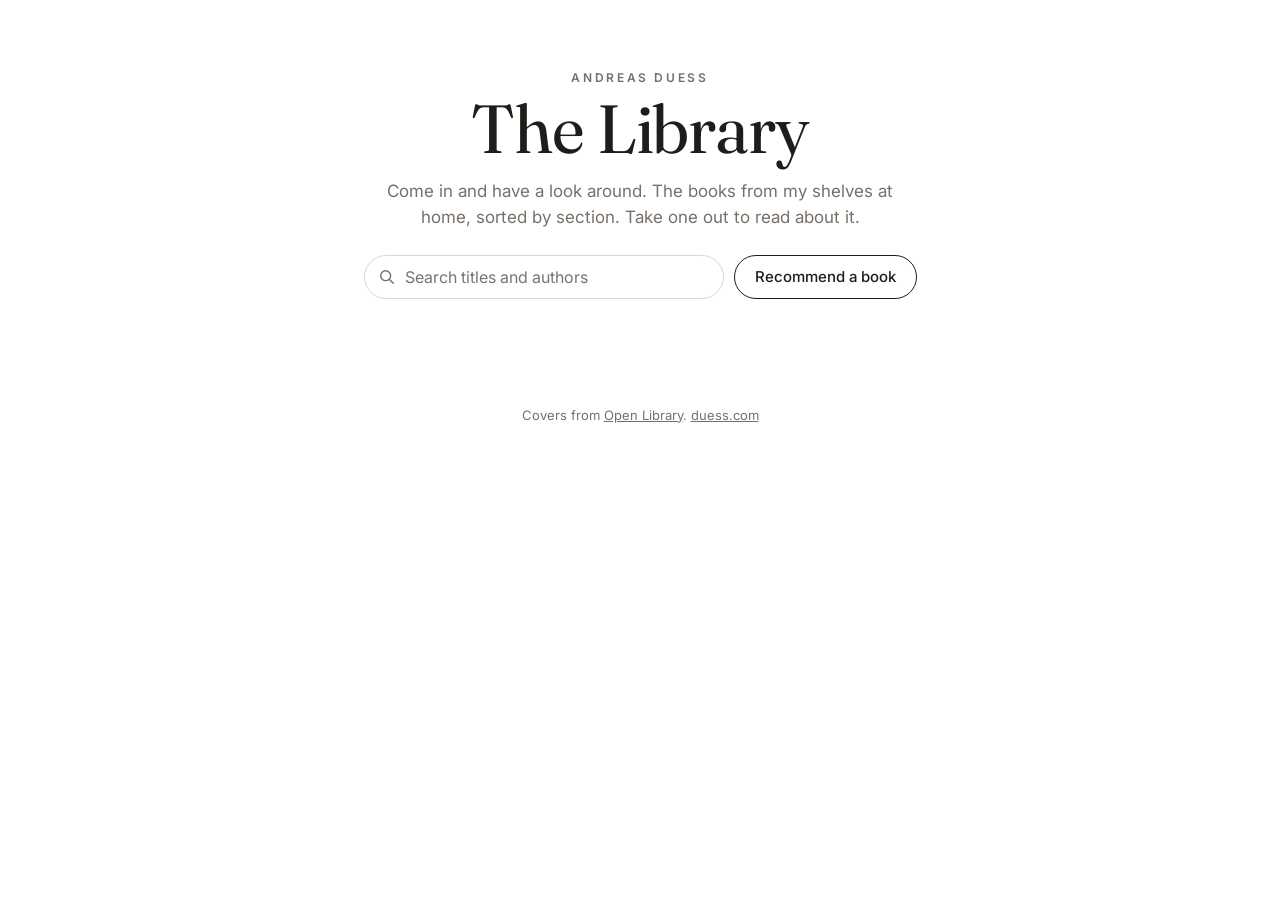
==== commit c5169abe: "whatiamreading.com: search, Recommend a book form (D1, Turnstile, honeypot, rate limit, email), dark" ====
--- a/web/public/index.html
+++ b/web/public/index.html
@@ -9,6 +9,7 @@
 <link rel="preconnect" href="https://fonts.googleapis.com">
 <link rel="preconnect" href="https://fonts.gstatic.com" crossorigin>
 <link href="https://fonts.googleapis.com/css2?family=Barlow+Condensed:wght@500;600&family=Fraunces:ital,opsz,wght@0,9..144,400;0,9..144,600;1,9..144,400&family=Inter:wght@400;500;600&family=Libre+Caslon+Text:wght@400;700&family=Oswald:wght@500&family=Playfair+Display:wght@600&display=swap" rel="stylesheet">
+<link rel="canonical" href="https://whatiamreading.com/">
 <link rel="stylesheet" href="style.css">
 </head>
 <body>
@@ -17,6 +18,14 @@
     <p class="eyebrow">Andreas Duess</p>
     <h1>The Library</h1>
     <p class="lede">Come in and have a look around. <span id="count">The</span> books from my shelves at home, sorted by section. Take one out to read about it.</p>
+    <div class="tools">
+      <div class="search">
+        <svg class="search-icon" viewBox="0 0 20 20" width="18" height="18" aria-hidden="true"><circle cx="8.5" cy="8.5" r="5.5" fill="none" stroke="currentColor" stroke-width="1.6"/><path d="M13 13l4 4" stroke="currentColor" stroke-width="1.6" stroke-linecap="round"/></svg>
+        <input type="search" id="q" placeholder="Search titles and authors" autocomplete="off" spellcheck="false" aria-label="Search the library" aria-controls="results" aria-expanded="false" role="combobox">
+        <ul id="results" role="listbox" hidden></ul>
+      </div>
+      <button class="btn" id="recommend-open" type="button">Recommend a book</button>
+    </div>
     <nav id="sections" aria-label="Sections"></nav>
   </header>
   <div id="shelves"></div>
@@ -40,6 +49,36 @@
   </aside>
 </div>
 
+<div id="recommend" class="panel" hidden>
+  <div class="panel-veil"></div>
+  <div class="panel-card" role="dialog" aria-modal="true" aria-labelledby="rec-title">
+    <button class="close" id="recommend-close" type="button" aria-label="Close">
+      <svg viewBox="0 0 24 24" width="22" height="22" aria-hidden="true"><path d="M5 5l14 14M19 5L5 19" stroke="currentColor" stroke-width="1.8" stroke-linecap="round"/></svg>
+    </button>
+    <form id="rec-form" novalidate>
+      <h2 id="rec-title">Recommend a Book</h2>
+      <p class="panel-lede">Is there a book you think belongs on these shelves? Tell me about it.</p>
+      <label>Title <span class="req">required</span><input name="title" maxlength="200" required autocomplete="off"></label>
+      <label>Author<input name="author" maxlength="200" autocomplete="off"></label>
+      <label>Why I should read it<textarea name="note" maxlength="1500" rows="4"></textarea></label>
+      <div class="pair">
+        <label>Your name<input name="name" maxlength="100" autocomplete="name"></label>
+        <label>Your email<input name="email" type="email" maxlength="200" autocomplete="email"></label>
+      </div>
+      <p class="fine">Your email is only used to reply to you.</p>
+      <div class="hp" aria-hidden="true"><label>Website<input name="website" tabindex="-1" autocomplete="off"></label></div>
+      <div id="ts"></div>
+      <p class="form-error" id="rec-error" role="alert" hidden></p>
+      <button class="btn btn-dark" type="submit" id="rec-send">Send recommendation</button>
+    </form>
+    <div class="thanks" id="rec-thanks" hidden>
+      <h2>Thank You</h2>
+      <p>Your recommendation is on its way to me.</p>
+      <button class="btn" type="button" id="rec-another">Recommend another</button>
+    </div>
+  </div>
+</div>
+
 <script src="app.js"></script>
 </body>
 </html>
--- a/web/public/style.css
+++ b/web/public/style.css
@@ -29,6 +29,73 @@
 #sections a { font: 400 15px/1.7 var(--serif); color: var(--ink); text-decoration: none; }
 #sections a:hover, #sections a:focus-visible { outline: none; text-decoration: underline; text-underline-offset: 4px; text-decoration-thickness: 1px; }
 
+/* search and the recommend button */
+.tools { display: flex; justify-content: center; align-items: center; gap: 10px; flex-wrap: wrap; margin: 0 auto 26px; }
+.search { position: relative; width: min(360px, 100%); }
+.search-icon { position: absolute; left: 14px; top: 50%; margin-top: -9px; color: var(--muted); pointer-events: none; }
+#q {
+  width: 100%; height: 44px; padding: 0 16px 0 40px; border: 1px solid #ddd7ce; border-radius: 22px;
+  font: 400 16px var(--sans); color: var(--ink); background: #fff; outline: none;
+  transition: border-color .15s ease, box-shadow .15s ease;
+}
+#q:focus { border-color: #b9b0a3; box-shadow: 0 0 0 4px rgba(164,71,47,.10); }
+#q::-webkit-search-cancel-button { cursor: pointer; }
+#results {
+  position: absolute; left: 0; right: 0; top: calc(100% + 6px); z-index: 6; margin: 0; padding: 6px; list-style: none; text-align: left;
+  background: #fff; border: 1px solid #e6e1d9; border-radius: 12px; box-shadow: 0 18px 40px -14px rgba(40,30,20,.3);
+}
+#results li { padding: 8px 10px; border-radius: 8px; cursor: pointer; }
+#results li[aria-selected="true"], #results li[role=option]:hover { background: #f4f1ec; }
+#results .r-title { display: block; font: 500 15px/1.3 var(--serif); }
+#results .r-meta { display: block; font-size: 13px; color: var(--muted); }
+#results .none { color: var(--muted); font-size: 14px; cursor: default; }
+.btn {
+  height: 44px; padding: 0 20px; border: 1px solid #1f1c19; border-radius: 22px; background: #fff; color: var(--ink);
+  font: 500 15px var(--sans); cursor: pointer; transition: background .15s ease, color .15s ease;
+}
+.btn:hover, .btn:focus-visible { background: #1f1c19; color: #fff; outline: none; }
+.btn-dark { background: #1f1c19; color: #fff; }
+.btn-dark:hover, .btn-dark:focus-visible { background: #3a352f; }
+.btn:disabled { opacity: .6; cursor: default; }
+/* while searching, books that don't match step back */
+#shelves.searching .spine:not(.match) { opacity: .16; }
+#shelves.searching .spine.match { box-shadow: 0 0 0 2px #fff, 0 0 0 3px rgba(164,71,47,.55); }
+#shelves .spine { transition: transform .18s ease, opacity .2s ease; }
+
+/* recommend panel */
+body.panel-open { overflow: hidden; }
+.panel { position: fixed; inset: 0; z-index: 20; display: grid; place-items: center; padding: 16px; }
+.panel[hidden] { display: none; }
+.panel-veil { position: absolute; inset: 0; background: rgba(255,255,255,.92); opacity: 0; transition: opacity .25s ease; }
+.panel-card {
+  position: relative; width: min(520px, 100%); max-height: calc(100vh - 32px); overflow: auto;
+  padding: 34px 32px 30px; background: #fff; border: 1px solid #e6e1d9; border-radius: 16px;
+  box-shadow: 0 30px 70px -24px rgba(40,30,20,.35); opacity: 0; transform: translateY(10px); transition: opacity .25s ease, transform .25s ease;
+}
+.panel.open .panel-veil, .panel.open .panel-card { opacity: 1; transform: none; }
+.panel-card .close { top: 10px; right: 10px; }
+.panel-card h2 { margin: 0 0 6px; font: 600 28px/1.15 var(--serif); }
+.panel-lede { margin: 0 0 22px; color: var(--muted); }
+.panel-card label { display: block; margin-bottom: 14px; font: 500 14px var(--sans); }
+.panel-card .req { font-weight: 400; color: var(--muted); font-size: 12px; margin-left: 4px; }
+.panel-card input, .panel-card textarea {
+  display: block; width: 100%; margin-top: 6px; padding: 10px 12px; border: 1px solid #ddd7ce; border-radius: 8px;
+  font: 400 16px/1.4 var(--sans); color: var(--ink); background: #fff; outline: none; resize: vertical;
+}
+.panel-card input:focus, .panel-card textarea:focus { border-color: #b9b0a3; box-shadow: 0 0 0 4px rgba(164,71,47,.10); }
+.pair { display: grid; grid-template-columns: 1fr 1fr; gap: 12px; }
+.pair label { margin-bottom: 6px; }
+.fine { margin: 0 0 18px; font-size: 13px; color: var(--muted); }
+.hp { position: absolute; left: -10000px; width: 1px; height: 1px; overflow: hidden; }
+.form-error { margin: 0 0 14px; color: #a4472f; font-size: 14px; }
+.thanks p { color: var(--muted); margin: 0 0 22px; }
+@media (max-width: 520px) {
+  .pair { grid-template-columns: 1fr; gap: 0; }
+  .panel-card { padding: 28px 20px 22px; }
+  .btn { width: 100%; }
+  .search { width: 100%; }
+}
+
 /* shelves: white boards wall to wall, a pale back wall shaded under each board */
 .shelfrow {
   position: relative; overflow-x: clip;
@@ -36,7 +103,7 @@
   scroll-margin-top: 30px;
 }
 .shelfrow:first-child { box-shadow: inset 0 1px 0 #e7e3dc; }
-.books { display: flex; align-items: flex-end; height: var(--rh); padding: 0 var(--side); background: linear-gradient(to bottom, rgba(60,48,36,0) 45%, rgba(60,48,36,.10) 85%, rgba(60,48,36,.16)); }
+.books { display: flex; align-items: flex-end; height: var(--rh); padding: 0 var(--side); background: linear-gradient(to bottom, rgba(50,38,26,0) 35%, rgba(50,38,26,.12) 75%, rgba(50,38,26,.26)); }
 .board { position: relative; height: calc(var(--topface) + var(--front)); }
 .board::before { /* top face of the board, seen from slightly above */
   content: ""; position: absolute; left: 0; right: 0; top: 0; height: var(--topface);
@@ -61,7 +128,11 @@
   background: var(--bg); color: var(--ink2);
   font-size: var(--fs);
   border-radius: 1px 1px 0 0;
-  box-shadow: inset 1px 0 0 rgba(255,255,255,.22), inset -1px 0 0 rgba(0,0,0,.28), 2px 0 3px -1px rgba(40,30,20,.22);
+  /* edges, then shadows: a tight dark crevice either side where books meet, a softer shadow cast on the
+     wall behind, and contact with the board */
+  box-shadow: inset 1px 0 0 rgba(255,255,255,.22), inset -1px 0 0 rgba(0,0,0,.3),
+    1.5px 0 1.5px rgba(18,12,6,.55), -1px 0 1.5px rgba(18,12,6,.4),
+    7px 3px 9px -5px rgba(30,20,10,.32), 0 2px 2px -1px rgba(18,12,6,.45);
   transition: transform .18s ease;
   overflow: hidden;
 }
@@ -100,13 +171,16 @@
 .spine > span { position: relative; z-index: 1; text-shadow: var(--emb); }
 .spine > .wear { position: absolute; inset: 0; z-index: 2; pointer-events: none; background-repeat: no-repeat; text-shadow: none; }
 /* set back on the shelf: a little further into the shadow */
-.spine.back { box-shadow: inset 0 0 0 999px rgba(30,22,14,.13), inset 1px 0 0 rgba(255,255,255,.12), inset -1px 0 0 rgba(0,0,0,.3), -2px 0 4px -1px rgba(30,22,14,.35), 2px 0 4px -1px rgba(30,22,14,.35); }
+.spine.back { box-shadow: inset 0 0 0 999px rgba(30,22,14,.14), inset 1px 0 0 rgba(255,255,255,.12), inset -1px 0 0 rgba(0,0,0,.3), 2px 0 3px rgba(18,12,6,.6), -2px 0 3px rgba(18,12,6,.5), 0 2px 2px -1px rgba(18,12,6,.45); }
 /* foil-stamped lettering on dark jackets */
 .foil-gold .sp-title { background: linear-gradient(100deg, #9a7a3a, #f3dd9b 35%, #b8913f 55%, #f6e3a8 75%, #9a7a3a); -webkit-background-clip: text; background-clip: text; color: transparent; text-shadow: none; }
 .foil-silver .sp-title { background: linear-gradient(100deg, #8d9399, #f4f6f8 35%, #a9afb5 55%, #ffffff 75%, #8d9399); -webkit-background-clip: text; background-clip: text; color: transparent; text-shadow: none; }
-/* leaning on its neighbour */
-.spine.lean { transform-origin: 0 0; transform: rotate(-3.5deg); }
-.spine.lean:hover, .spine.lean:focus-visible { transform: translateY(-7px); }
+/* leaning on a neighbour, or into the gap where a book was taken out */
+.spine.tilt { transform-origin: var(--to); transform: rotate(var(--rot)); }
+.spine.tilt:hover, .spine.tilt:focus-visible { transform: translateY(-7px); }
+.gapspace { flex: none; align-self: stretch; }
+/* torn jacket pieces: under the shading, over the lettering */
+.spine > .tear { position: absolute; inset: 0; z-index: 1; pointer-events: none; text-shadow: none; background-image: var(--grain); }
 .v { writing-mode: vertical-rl; }
 .de .v { transform: rotate(180deg); }
 .sp-title, .sp-author { line-height: 1.05; overflow: hidden; text-overflow: ellipsis; white-space: nowrap; }
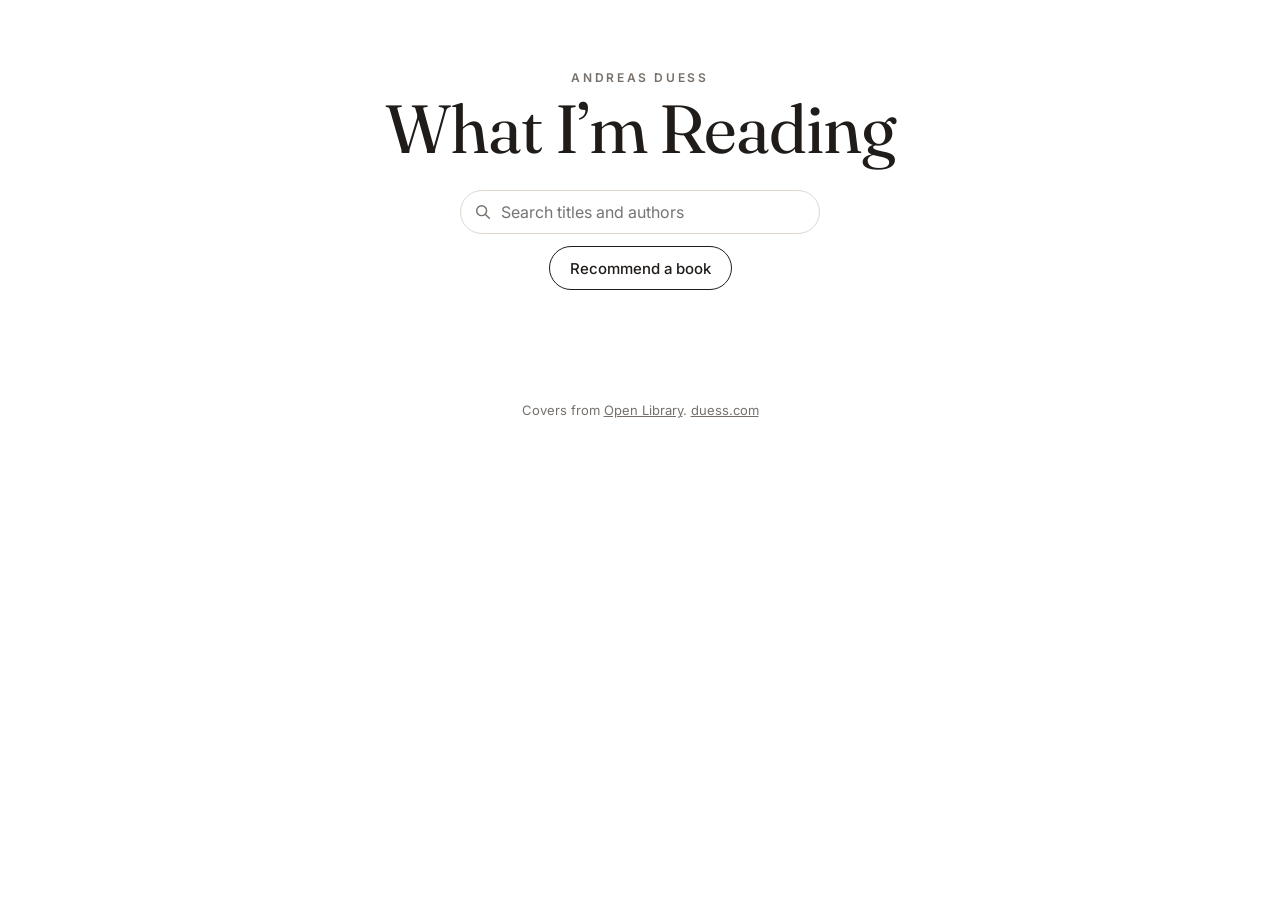
==== commit 588636db: "What I'm Reading: new headline and title, intro line removed, search and recommend stacked Co-Author" ====
--- a/web/public/index.html
+++ b/web/public/index.html
@@ -3,7 +3,7 @@
 <head>
 <meta charset="utf-8">
 <meta name="viewport" content="width=device-width, initial-scale=1">
-<title>Library · Andreas Duess</title>
+<title>What I'm Reading · Andreas Duess</title>
 <meta name="description" content="The books on Andreas Duess's shelves at home, sorted by section.">
 <link rel="icon" href="data:image/svg+xml,<svg xmlns='http://www.w3.org/2000/svg' viewBox='0 0 32 32'><rect x='5' y='6' width='5' height='21' fill='%23b5523b'/><rect x='11' y='4' width='6' height='23' fill='%23e9e1cf'/><rect x='18' y='8' width='4' height='19' fill='%233f6b5c'/><rect x='23' y='6' width='4' height='21' fill='%23222' transform='rotate(8 25 16)'/></svg>">
 <link rel="preconnect" href="https://fonts.googleapis.com">
@@ -16,8 +16,7 @@
 <main id="library">
   <header class="masthead">
     <p class="eyebrow">Andreas Duess</p>
-    <h1>The Library</h1>
-    <p class="lede">Come in and have a look around. <span id="count">The</span> books from my shelves at home, sorted by section. Take one out to read about it.</p>
+    <h1>What I&rsquo;m Reading</h1>
     <div class="tools">
       <div class="search">
         <svg class="search-icon" viewBox="0 0 20 20" width="18" height="18" aria-hidden="true"><circle cx="8.5" cy="8.5" r="5.5" fill="none" stroke="currentColor" stroke-width="1.6"/><path d="M13 13l4 4" stroke="currentColor" stroke-width="1.6" stroke-linecap="round"/></svg>
--- a/web/public/style.css
+++ b/web/public/style.css
@@ -30,7 +30,7 @@
 #sections a:hover, #sections a:focus-visible { outline: none; text-decoration: underline; text-underline-offset: 4px; text-decoration-thickness: 1px; }
 
 /* search and the recommend button */
-.tools { display: flex; justify-content: center; align-items: center; gap: 10px; flex-wrap: wrap; margin: 0 auto 26px; }
+.tools { display: flex; flex-direction: column; align-items: center; gap: 12px; margin: 28px auto 30px; }
 .search { position: relative; width: min(360px, 100%); }
 .search-icon { position: absolute; left: 14px; top: 50%; margin-top: -9px; color: var(--muted); pointer-events: none; }
 #q {
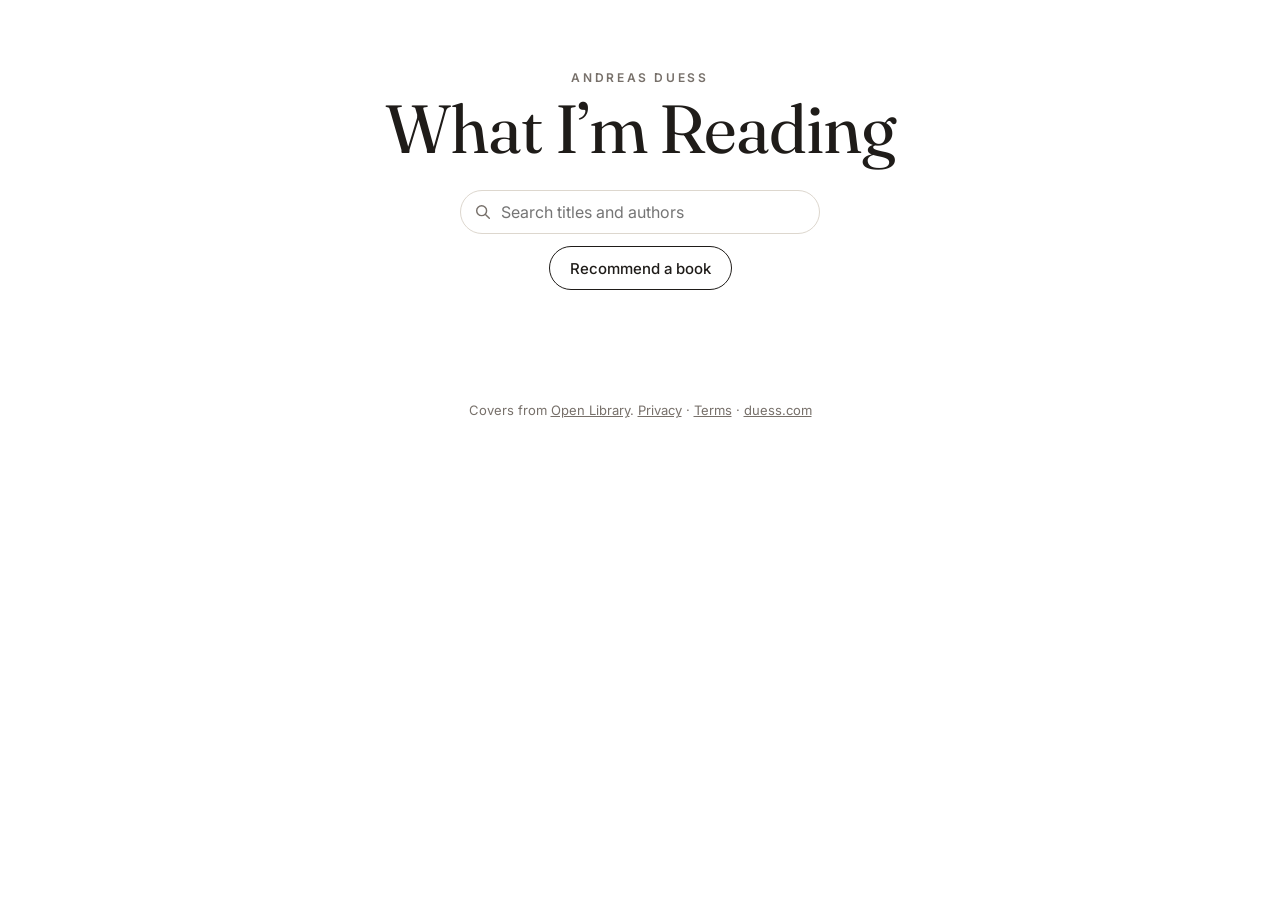
==== commit 6ecfa359: "Google tag with an EU/EEA/UK/CH consent banner, privacy and terms pages Co-Authored-By: Claude Opus " ====
--- a/web/public/index.html
+++ b/web/public/index.html
@@ -4,13 +4,28 @@
 <meta charset="utf-8">
 <meta name="viewport" content="width=device-width, initial-scale=1">
 <title>What I'm Reading · Andreas Duess</title>
-<meta name="description" content="The books on Andreas Duess's shelves at home, sorted by section.">
+<meta name="description" content="The books on Andreas Duess's shelves at home. Take one off the shelf to read about it.">
+<meta property="og:type" content="website">
+<meta property="og:url" content="https://whatiamreading.com/">
+<meta property="og:site_name" content="What I'm Reading">
+<meta property="og:title" content="What I'm Reading">
+<meta property="og:description" content="The books on Andreas Duess's shelves at home. Take one off the shelf to read about it.">
+<meta property="og:image" content="https://whatiamreading.com/social-card.jpg">
+<meta property="og:image:width" content="2400">
+<meta property="og:image:height" content="1260">
+<meta property="og:image:alt" content="What I'm Reading: a white bookshelf of cookbooks and novels">
+<meta name="twitter:card" content="summary_large_image">
+<meta name="twitter:title" content="What I'm Reading">
+<meta name="twitter:description" content="The books on Andreas Duess's shelves at home. Take one off the shelf to read about it.">
+<meta name="twitter:image" content="https://whatiamreading.com/social-card.jpg">
+<meta name="twitter:image:alt" content="What I'm Reading: a white bookshelf of cookbooks and novels">
 <link rel="icon" href="data:image/svg+xml,<svg xmlns='http://www.w3.org/2000/svg' viewBox='0 0 32 32'><rect x='5' y='6' width='5' height='21' fill='%23b5523b'/><rect x='11' y='4' width='6' height='23' fill='%23e9e1cf'/><rect x='18' y='8' width='4' height='19' fill='%233f6b5c'/><rect x='23' y='6' width='4' height='21' fill='%23222' transform='rotate(8 25 16)'/></svg>">
 <link rel="preconnect" href="https://fonts.googleapis.com">
 <link rel="preconnect" href="https://fonts.gstatic.com" crossorigin>
 <link href="https://fonts.googleapis.com/css2?family=Barlow+Condensed:wght@500;600&family=Fraunces:ital,opsz,wght@0,9..144,400;0,9..144,600;1,9..144,400&family=Inter:wght@400;500;600&family=Libre+Caslon+Text:wght@400;700&family=Oswald:wght@500&family=Playfair+Display:wght@600&display=swap" rel="stylesheet">
 <link rel="canonical" href="https://whatiamreading.com/">
 <link rel="stylesheet" href="style.css">
+<script src="/consent.js" defer></script>
 </head>
 <body>
 <main id="library">
@@ -29,7 +44,7 @@
   </header>
   <div id="shelves"></div>
   <div class="tip" id="tip" role="tooltip" hidden><p class="tip-title"></p><p class="tip-author"></p><p class="tip-meta"></p></div>
-  <footer class="foot">Covers from <a href="https://openlibrary.org">Open Library</a>. <a href="https://duess.com">duess.com</a></footer>
+  <footer class="foot">Covers from <a href="https://openlibrary.org">Open Library</a>. <a href="/privacy">Privacy</a> · <a href="/terms">Terms</a> · <a href="https://duess.com">duess.com</a></footer>
 </main>
 
 <div id="stage" hidden>
